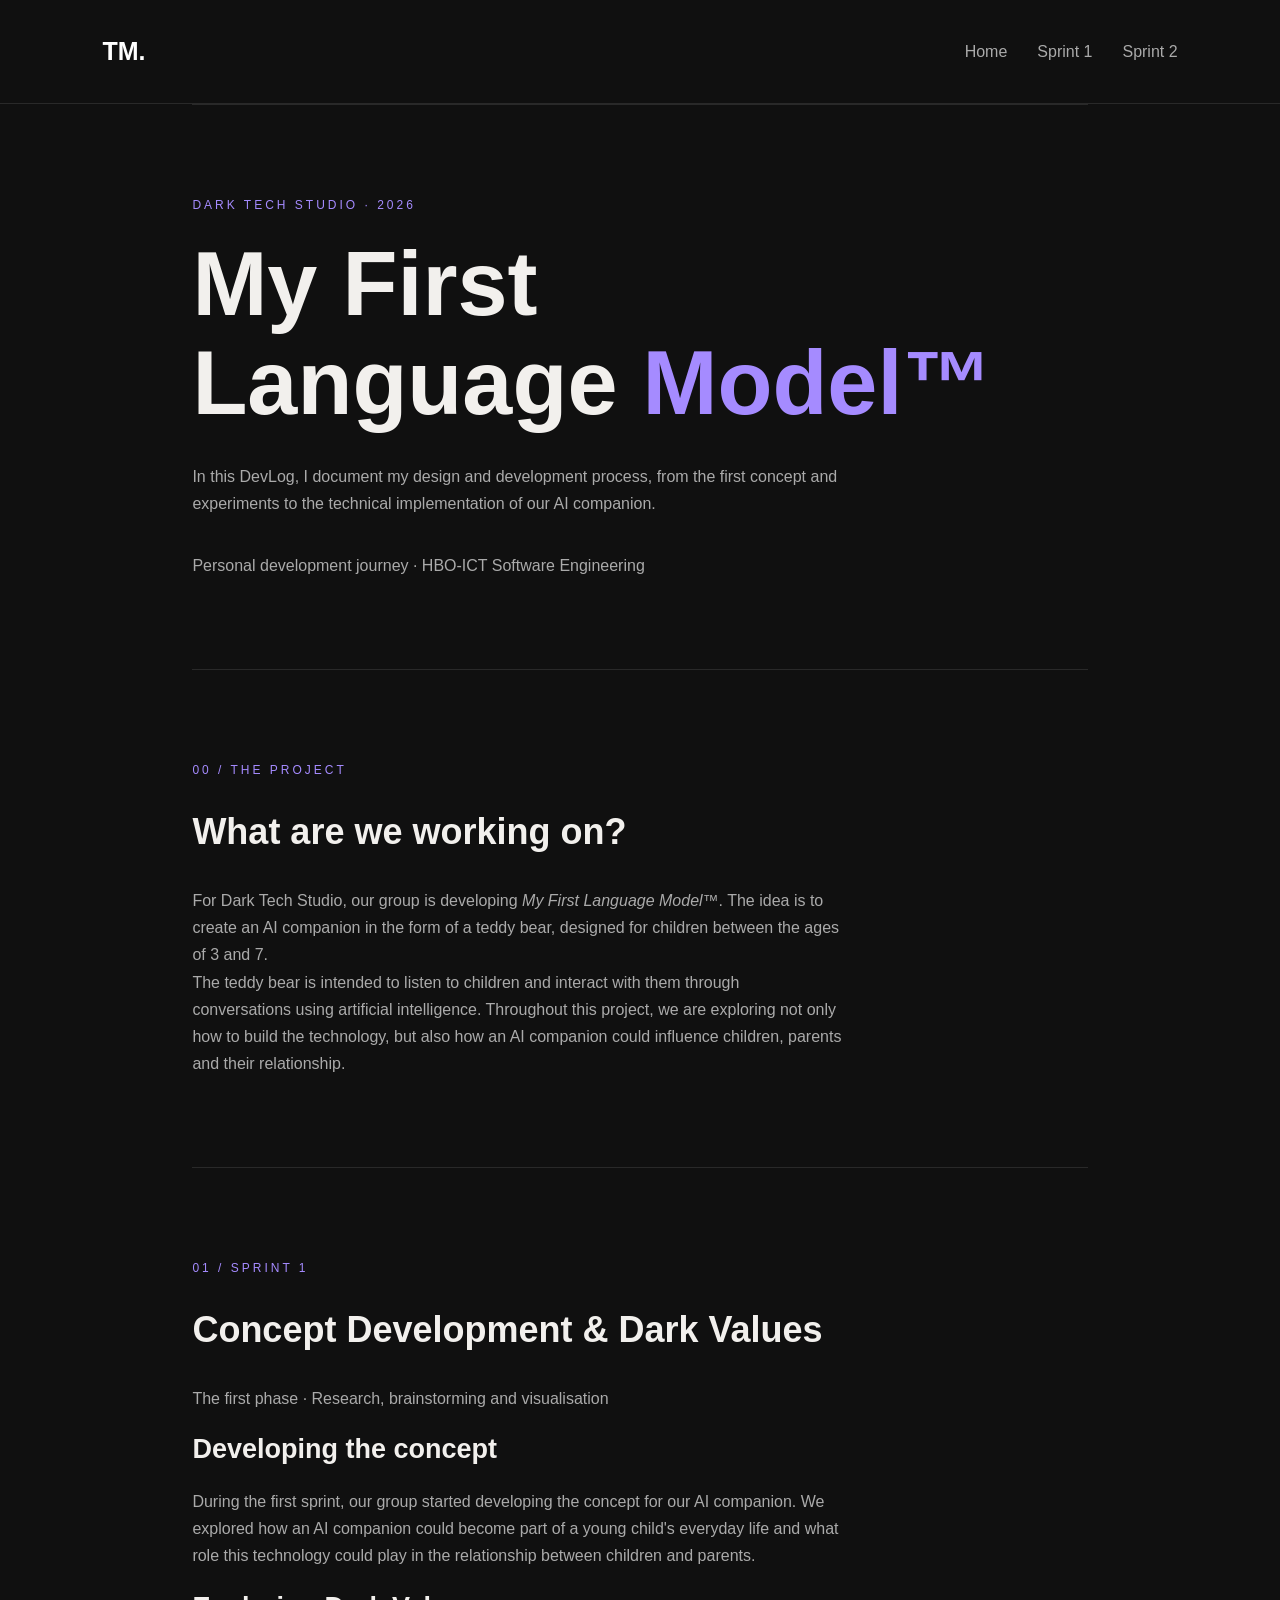
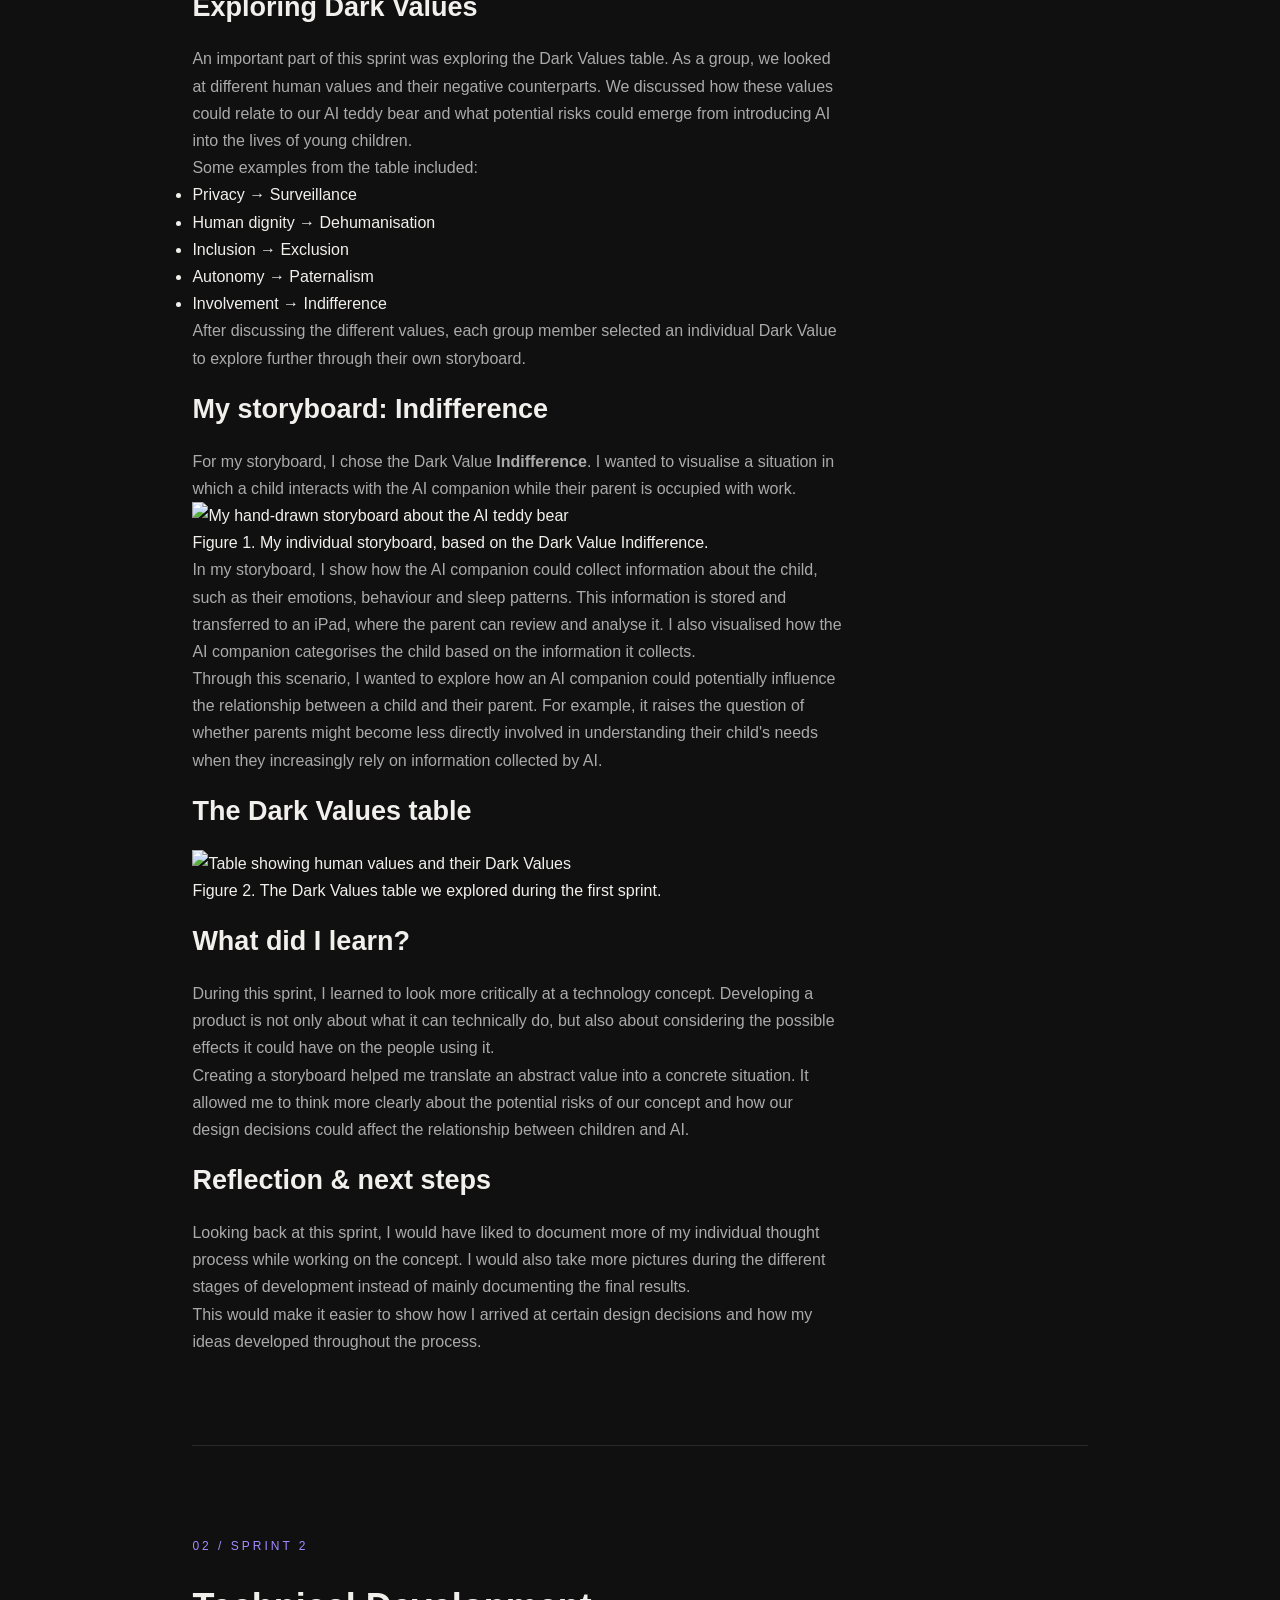
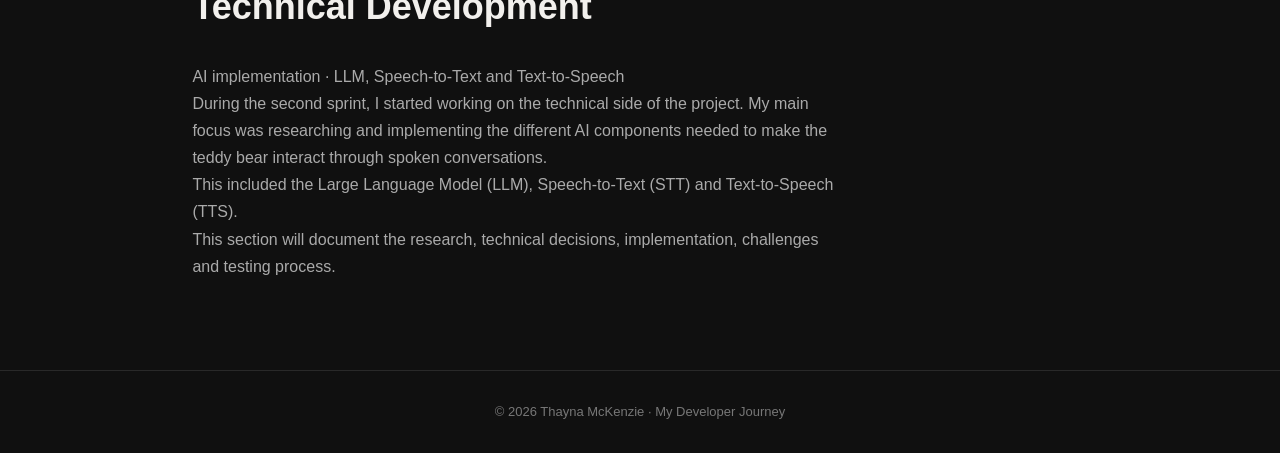
==== devlog.html @ 394adfcc "Created devlog.html" ====
<!DOCTYPE html>
<html lang="en">

<head>
    <meta charset="UTF-8">
    <meta name="viewport" content="width=device-width, initial-scale=1.0">

    <title>DevLog | Thayna McKenzie</title>

    <link rel="stylesheet" href="style.css">
</head>

<body>

    <header>
        <a href="index.html" class="logo">TM.</a>

        <nav>
            <a href="index.html">Home</a>
            <a href="#sprint1">Sprint 1</a>
            <a href="#sprint2">Sprint 2</a>
        </nav>
    </header>

    <main>

        <!-- DEVLOG INTRODUCTION -->

        <section class="devlog-hero">

            <p class="eyebrow">DARK TECH STUDIO · 2026</p>

            <h1>
                My First<br>
                Language <span>Model™</span>
            </h1>

            <p class="intro">
                In this DevLog, I document my design and
                development process, from the first concept
                and experiments to the technical implementation
                of our AI companion.
            </p>

            <p class="devlog-meta">
                Personal development journey · HBO-ICT Software Engineering
            </p>

        </section>


        <!-- PROJECT INTRODUCTION -->

        <section class="devlog-section">

            <p class="eyebrow">00 / THE PROJECT</p>

            <h2>What are we working on?</h2>

            <p>
                For Dark Tech Studio, our group is developing
                <em>My First Language Model™</em>. The idea is
                to create an AI companion in the form of a
                teddy bear, designed for children between
                the ages of 3 and 7.
            </p>

            <p>
                The teddy bear is intended to listen to
                children and interact with them through
                conversations using artificial intelligence.
                Throughout this project, we are exploring
                not only how to build the technology, but
                also how an AI companion could influence
                children, parents and their relationship.
            </p>

        </section>


        <!-- SPRINT 1 -->

        <section class="devlog-section" id="sprint1">

            <p class="eyebrow">01 / SPRINT 1</p>

            <h2>Concept Development & Dark Values</h2>

            <p class="devlog-meta">
                The first phase · Research, brainstorming and visualisation
            </p>


            <h3>Developing the concept</h3>

            <p>
                During the first sprint, our group started
                developing the concept for our AI companion.
                We explored how an AI companion could become
                part of a young child's everyday life and
                what role this technology could play in
                the relationship between children and parents.
            </p>


            <h3>Exploring Dark Values</h3>

            <p>
                An important part of this sprint was
                exploring the Dark Values table. As a group,
                we looked at different human values and
                their negative counterparts.

                We discussed how these values could relate
                to our AI teddy bear and what potential
                risks could emerge from introducing AI
                into the lives of young children.
            </p>

            <p>
                Some examples from the table included:
            </p>

            <ul class="devlog-list">
                <li>Privacy → Surveillance</li>
                <li>Human dignity → Dehumanisation</li>
                <li>Inclusion → Exclusion</li>
                <li>Autonomy → Paternalism</li>
                <li>Involvement → Indifference</li>
            </ul>

            <p>
                After discussing the different values,
                each group member selected an individual
                Dark Value to explore further through
                their own storyboard.
            </p>


            <h3>My storyboard: Indifference</h3>

            <p>
                For my storyboard, I chose the Dark Value
                <strong>Indifference</strong>. I wanted to
                visualise a situation in which a child
                interacts with the AI companion while
                their parent is occupied with work.
            </p>

            <figure class="devlog-image">

                <img
                    src="images/sprint1-storyboard.jpg"
                    alt="My hand-drawn storyboard about the AI teddy bear"
                >

                <figcaption>
                    Figure 1. My individual storyboard,
                    based on the Dark Value Indifference.
                </figcaption>

            </figure>

            <p>
                In my storyboard, I show how the AI companion
                could collect information about the child,
                such as their emotions, behaviour and sleep
                patterns. This information is stored and
                transferred to an iPad, where the parent
                can review and analyse it.

                I also visualised how the AI companion
                categorises the child based on the
                information it collects.
            </p>

            <p>
                Through this scenario, I wanted to explore
                how an AI companion could potentially
                influence the relationship between a child
                and their parent.

                For example, it raises the question of
                whether parents might become less directly
                involved in understanding their child's
                needs when they increasingly rely on
                information collected by AI.
            </p>


            <h3>The Dark Values table</h3>

            <figure class="devlog-image">

                <img
                    src="images/sprint1-dark-values.png"
                    alt="Table showing human values and their Dark Values"
                >

                <figcaption>
                    Figure 2. The Dark Values table we
                    explored during the first sprint.
                </figcaption>

            </figure>


            <h3>What did I learn?</h3>

            <p>
                During this sprint, I learned to look
                more critically at a technology concept.
                Developing a product is not only about
                what it can technically do, but also
                about considering the possible effects
                it could have on the people using it.
            </p>

            <p>
                Creating a storyboard helped me translate
                an abstract value into a concrete situation.
                It allowed me to think more clearly about
                the potential risks of our concept and
                how our design decisions could affect
                the relationship between children and AI.
            </p>


            <h3>Reflection & next steps</h3>

            <p>
                Looking back at this sprint, I would have
                liked to document more of my individual
                thought process while working on the concept.
                I would also take more pictures during the
                different stages of development instead
                of mainly documenting the final results.
            </p>

            <p>
                This would make it easier to show how
                I arrived at certain design decisions
                and how my ideas developed throughout
                the process.
            </p>

        </section>


        <!-- SPRINT 2 -->

        <section class="devlog-section" id="sprint2">

            <p class="eyebrow">02 / SPRINT 2</p>

            <h2>Technical Development</h2>

            <p class="devlog-meta">
                AI implementation · LLM, Speech-to-Text and Text-to-Speech
            </p>

            <p>
                During the second sprint, I started working
                on the technical side of the project.
                My main focus was researching and
                implementing the different AI components
                needed to make the teddy bear interact
                through spoken conversations.
            </p>

            <p>
                This included the Large Language Model (LLM),
                Speech-to-Text (STT) and Text-to-Speech (TTS).
            </p>

            <p>
                This section will document the research,
                technical decisions, implementation,
                challenges and testing process.
            </p>

        </section>

    </main>


    <footer>
        <p>© 2026 Thayna McKenzie · My Developer Journey</p>
    </footer>

</body>

</html>
---- style.css ----
* {
    margin: 0;
    padding: 0;
    box-sizing: border-box;
}

html {
    scroll-behavior: smooth;
}

body {
    background: #101010;
    color: #f2f0ed;
    font-family: Arial, sans-serif;
    line-height: 1.7;
}

header {
    display: flex;
    justify-content: space-between;
    align-items: center;
    padding: 30px 8%;
    border-bottom: 1px solid #292929;
}

.logo {
    font-size: 25px;
    font-weight: bold;
    color: white;
    text-decoration: none;
}

nav {
    display: flex;
    gap: 30px;
}

nav a, .project a {
    color: #aaa;
    text-decoration: none;
}

nav a:hover, .project a:hover {
    color: white;
}

main {
    max-width: 1100px;
    margin: auto;
    padding: 0 8%;
}

.hero {
    padding: 140px 0;
}

.eyebrow {
    color: #a58bff;
    font-size: 12px;
    letter-spacing: 3px;
    margin-bottom: 20px;
}

h1 {
    font-size: clamp(48px, 8vw, 90px);
    line-height: 1.1;
    margin-bottom: 30px;
}

h1 span {
    color: #a58bff;
}

.intro {
    color: #aaa;
    max-width: 500px;
    margin-bottom: 35px;
}

.button {
    display: inline-block;
    padding: 12px 22px;
    background: #a58bff;
    color: #101010;
    text-decoration: none;
    border-radius: 4px;
    font-weight: bold;
}

section:not(.hero) {
    padding: 90px 0;
    border-top: 1px solid #292929;
}

h2 {
    font-size: 36px;
    margin-bottom: 25px;
}

section p:not(.eyebrow) {
    color: #aaa;
    max-width: 650px;
}

.project {
    margin-top: 35px;
    padding: 35px;
    background: #191919;
    border: 1px solid #292929;
    border-radius: 8px;
}

.project-number {
    color: #a58bff !important;
    font-size: 12px;
    letter-spacing: 2px;
}

h3 {
    font-size: 27px;
    margin: 15px 0;
}

.project a {
    display: inline-block;
    margin-top: 20px;
}

footer {
    border-top: 1px solid #292929;
    padding: 30px 8%;
    text-align: center;
    color: #777;
    font-size: 13px;
}

@media (max-width: 600px) {
    header {
        padding: 20px 6%;
    }

    nav {
        gap: 14px;
        font-size: 13px;
    }

    main {
        padding: 0 6%;
    }

    .hero {
        padding: 100px 0;
    }
}
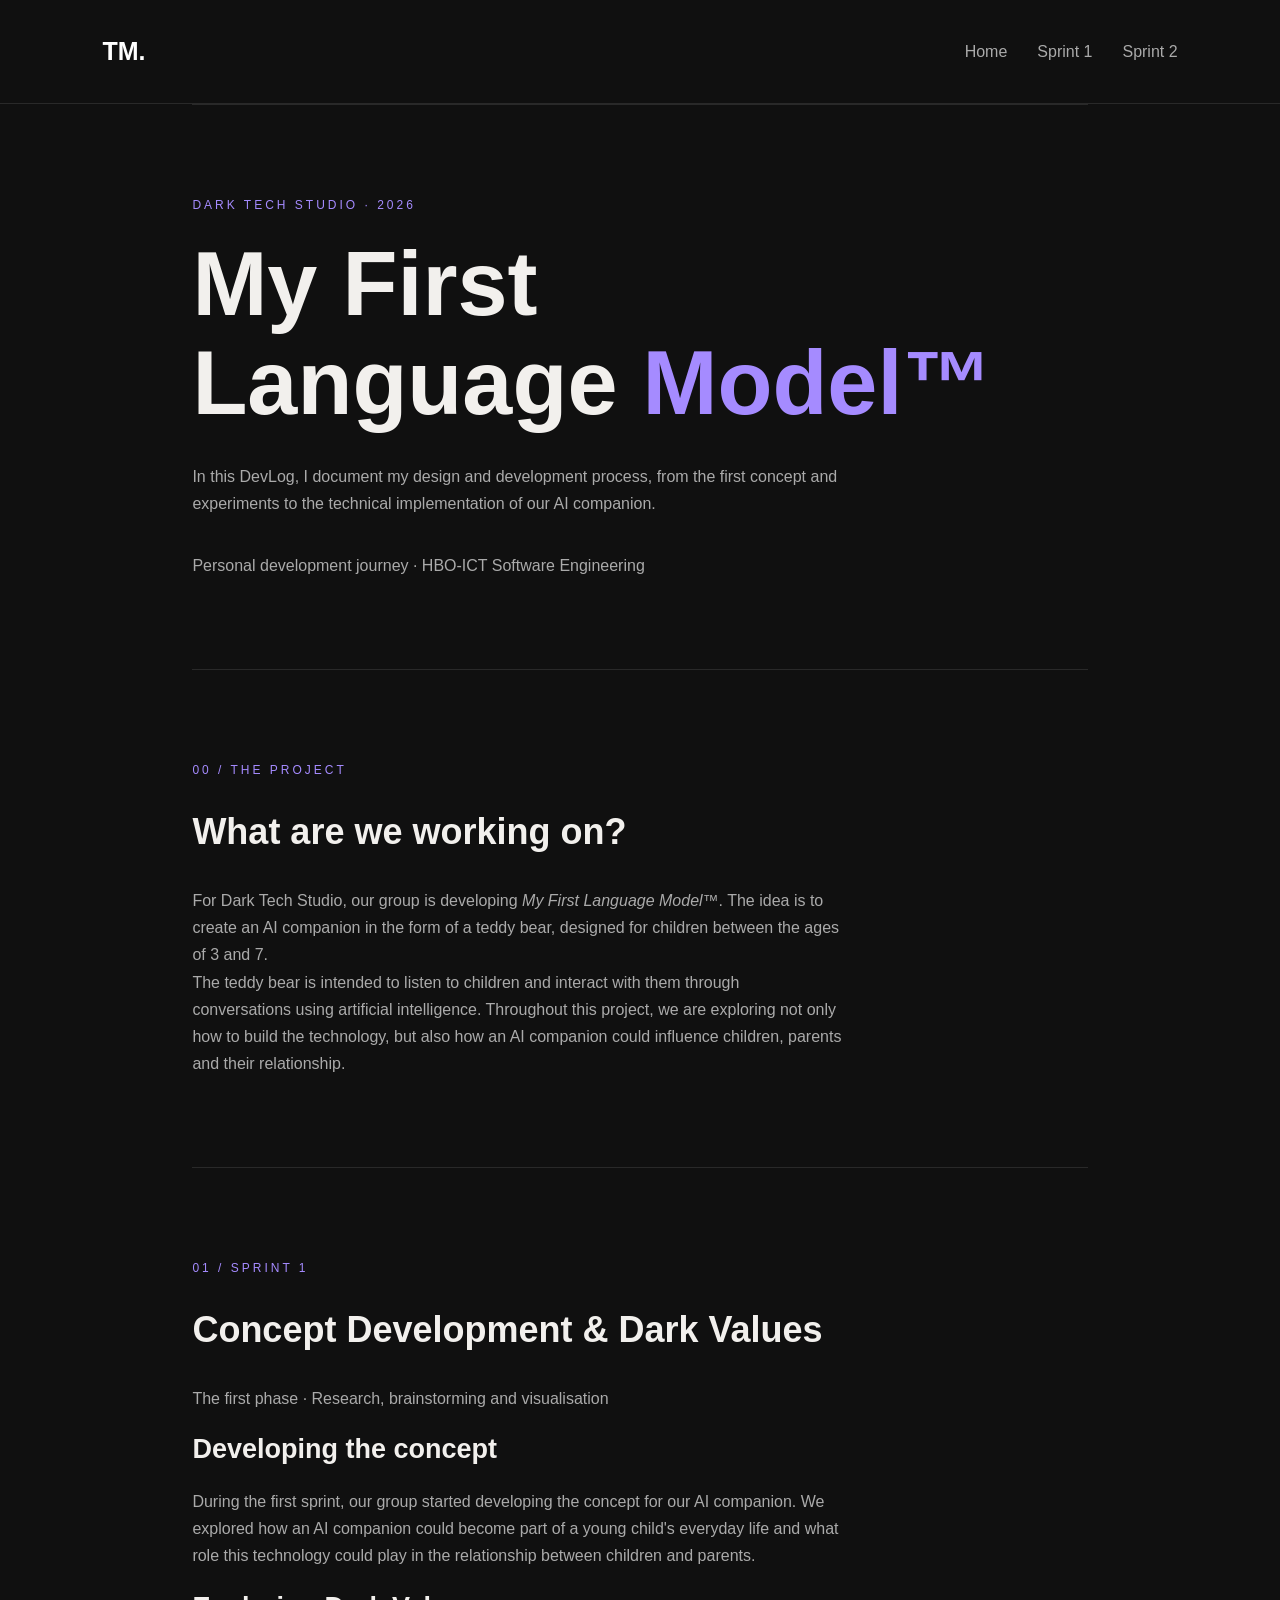
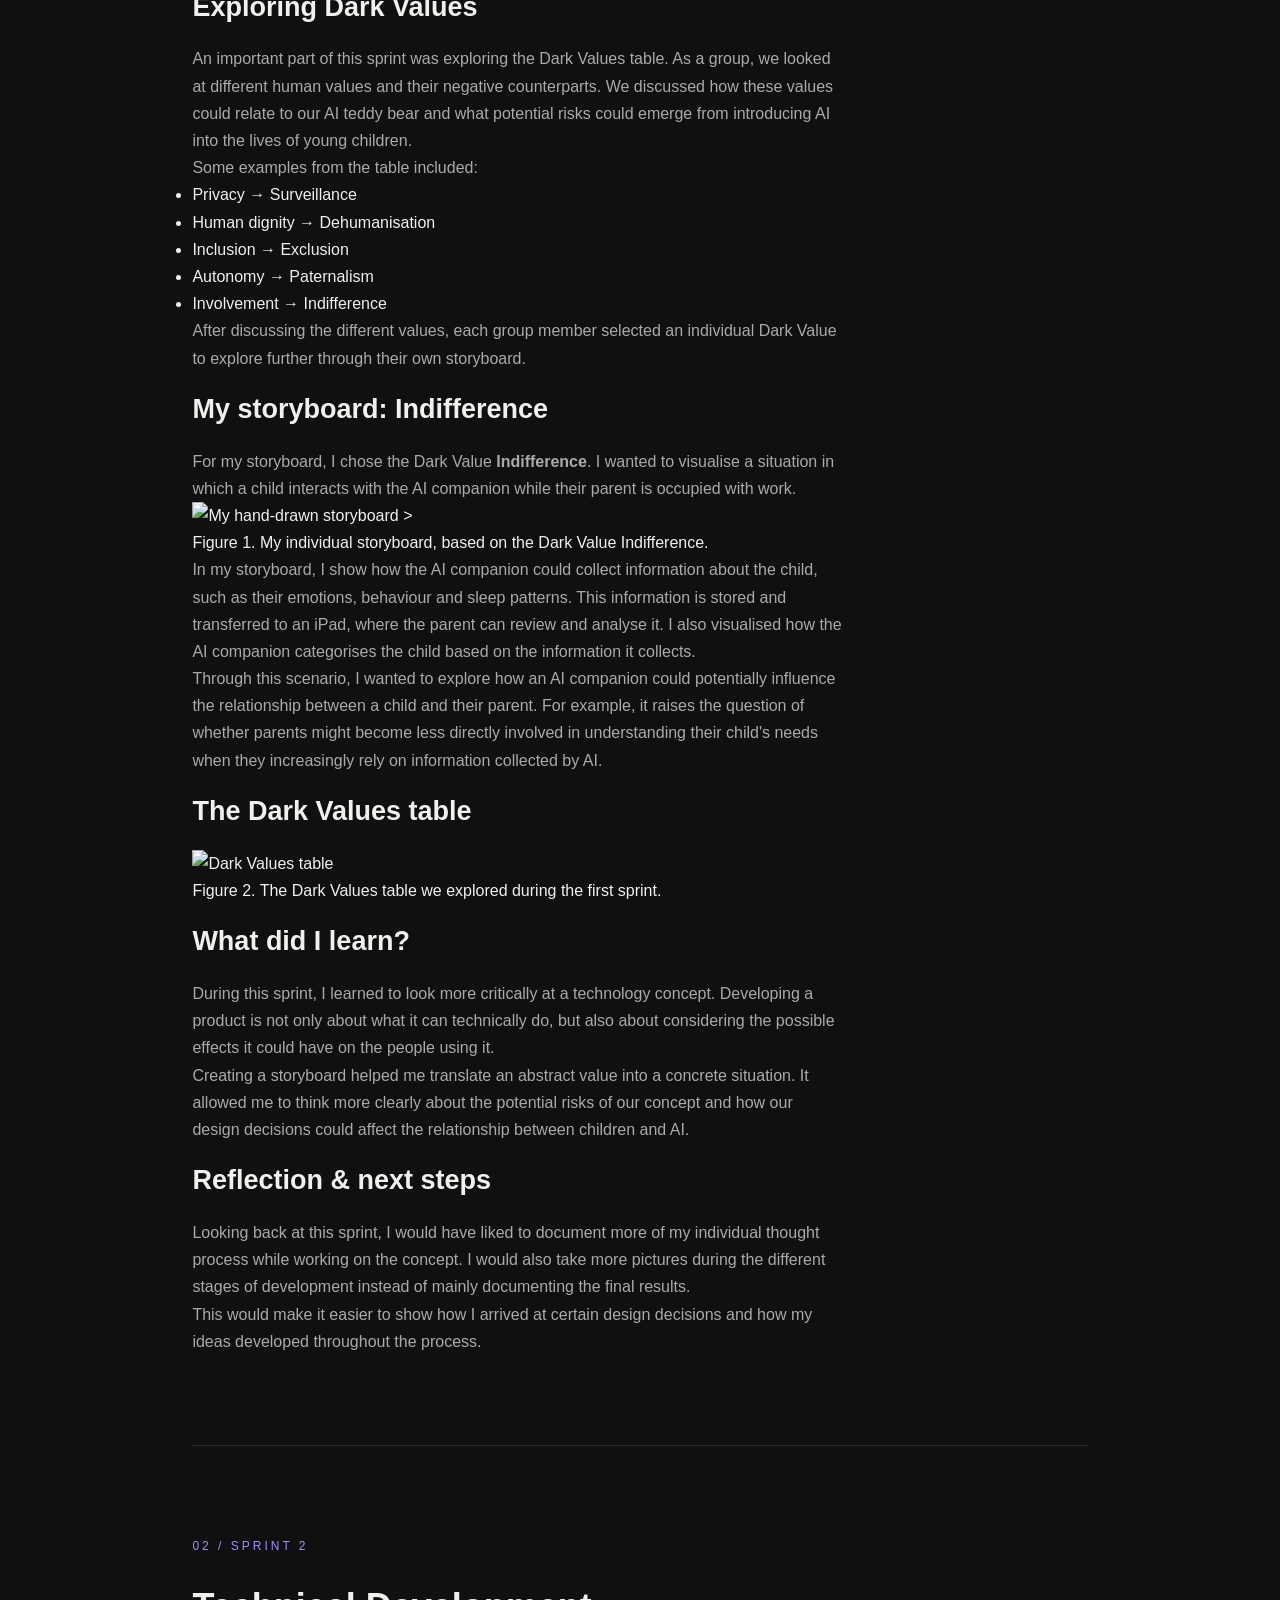
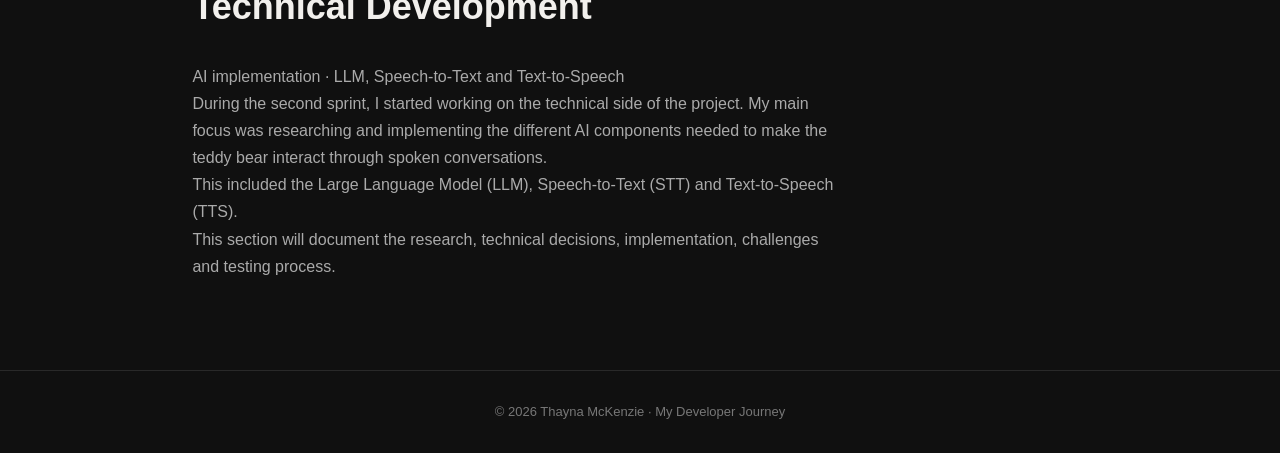
==== commit 0c338ef6: "Update pics" ====
--- a/devlog.html
+++ b/devlog.html
@@ -152,8 +152,7 @@
             <figure class="devlog-image">
 
                 <img
-                    src="images/sprint1-storyboard.jpg"
-                    alt="My hand-drawn storyboard about the AI teddy bear"
+                    <img src="sprint1-storyboard.jpg" alt="My hand-drawn storyboard">
                 >
 
                 <figcaption>
@@ -194,10 +193,7 @@
 
             <figure class="devlog-image">
 
-                <img
-                    src="images/sprint1-dark-values.png"
-                    alt="Table showing human values and their Dark Values"
-                >
+              <img src="sprint1-dark-values.png" alt="Dark Values table">
 
                 <figcaption>
                     Figure 2. The Dark Values table we
--- a/style.css
+++ b/style.css
@@ -1,4 +1,3 @@
-
 * {
     margin: 0;
     padding: 0;
@@ -152,4 +151,72 @@
     .hero {
         padding: 100px 0;
     }
-}
+    
+/* DEVLOG PAGE */
+
+.devlog-hero {
+    padding: 110px 0 80px;
+    }
+
+.devlog-meta {
+    color: #777 !important;
+    font-size: 13px;
+    margin-top: 15px;
+    }
+
+.devlog-section {
+    padding: 65px 0;
+    border-top: 1px solid #292929;
+    }
+
+.devlog-section h3 {
+    font-size: 22px;
+    margin: 45px 0 15px;
+    }
+
+.devlog-section p {
+    color: #aaa;
+    max-width: 750px;
+    margin-bottom: 20px;
+    }
+
+.devlog-section ul {
+    margin: 20px 0 30px 25px;
+    color: #aaa;
+    }
+
+.devlog-section li {
+    margin-bottom: 8px;
+    }
+
+.devlog-image {
+    margin: 35px 0;
+    max-width: 850px;
+    }
+
+.devlog-image img {
+    width: 100%;
+    height: auto;
+    display: block;
+    border-radius: 6px;
+    border: 1px solid #292929;
+    }
+
+.devlog-image figcaption {
+    color: #777;
+    font-size: 12px;
+    margin-top: 12px;
+    line-height: 1.6;
+    }
+
+@media (max-width: 600px) {
+    .devlog-hero {
+        padding: 80px 0 60px;
+    }
+
+    .devlog-section {
+        padding: 55px 0;
+    }
+    }
+
+}
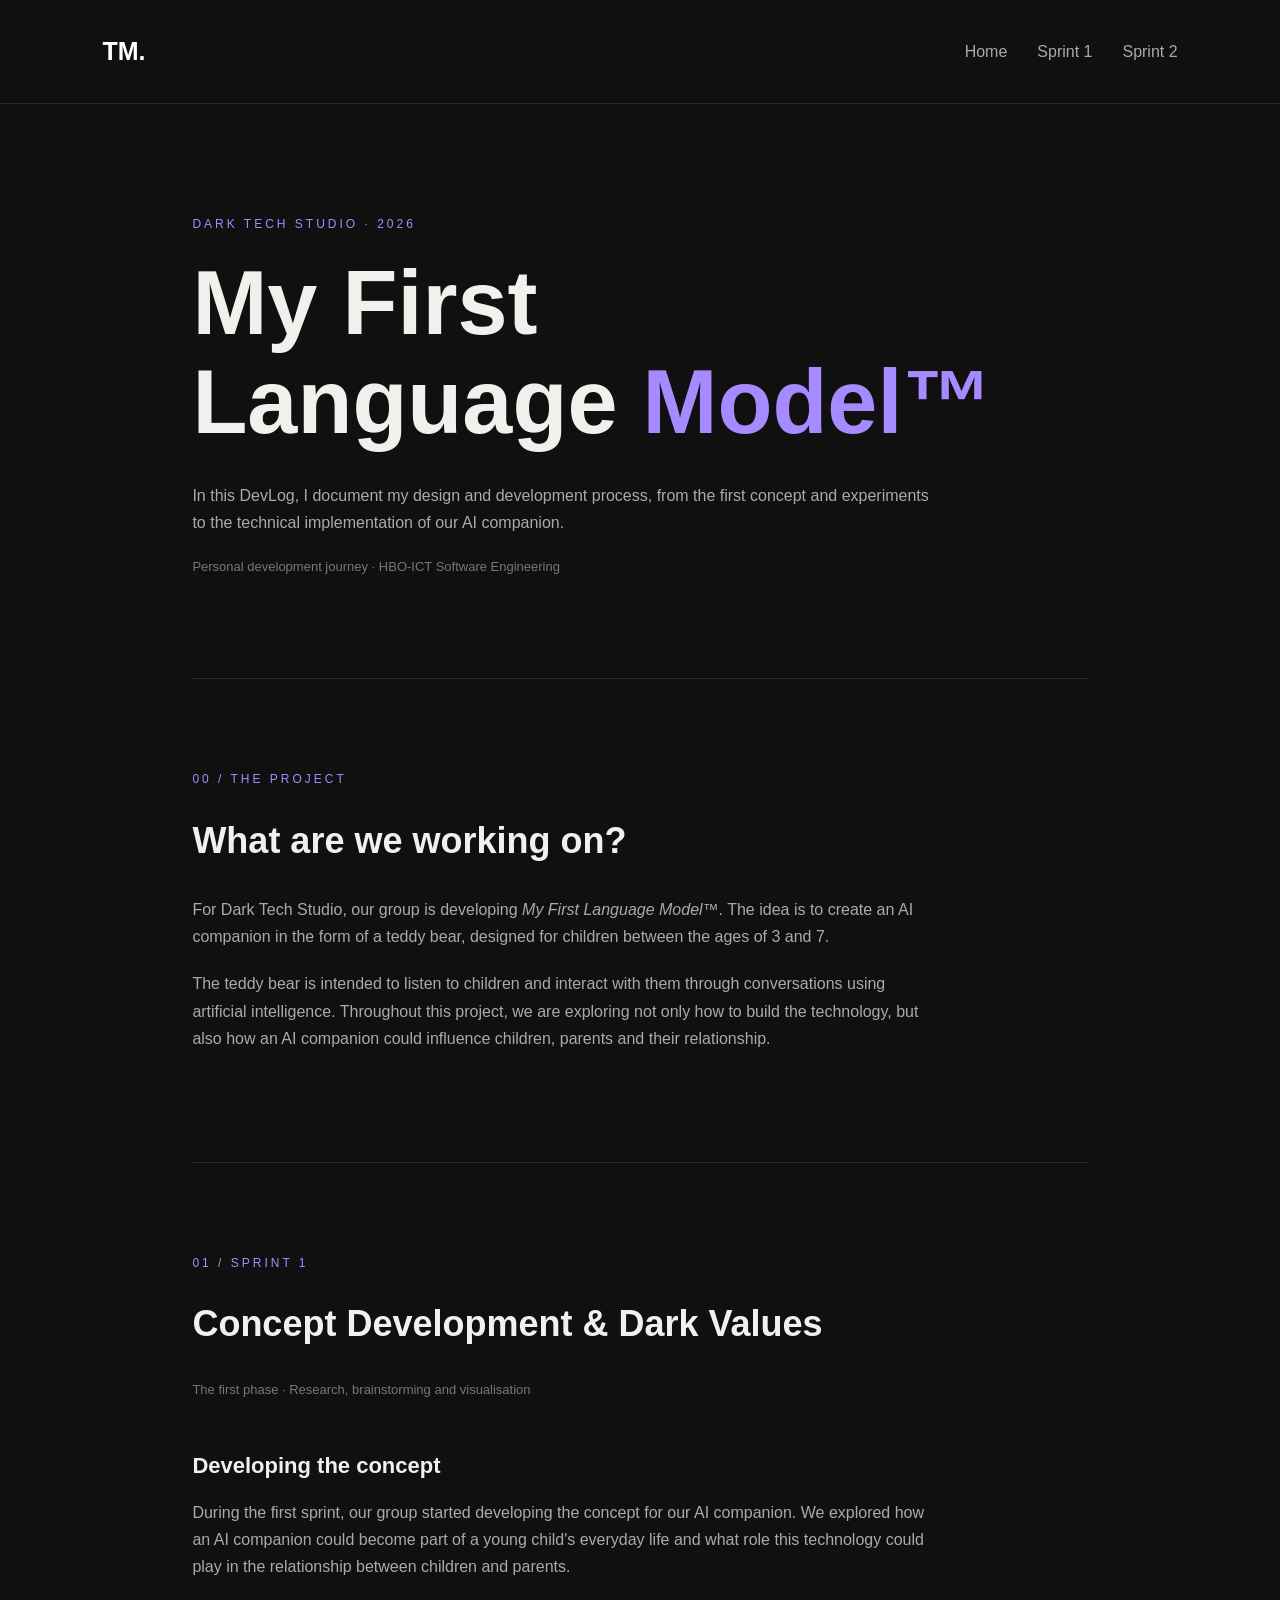
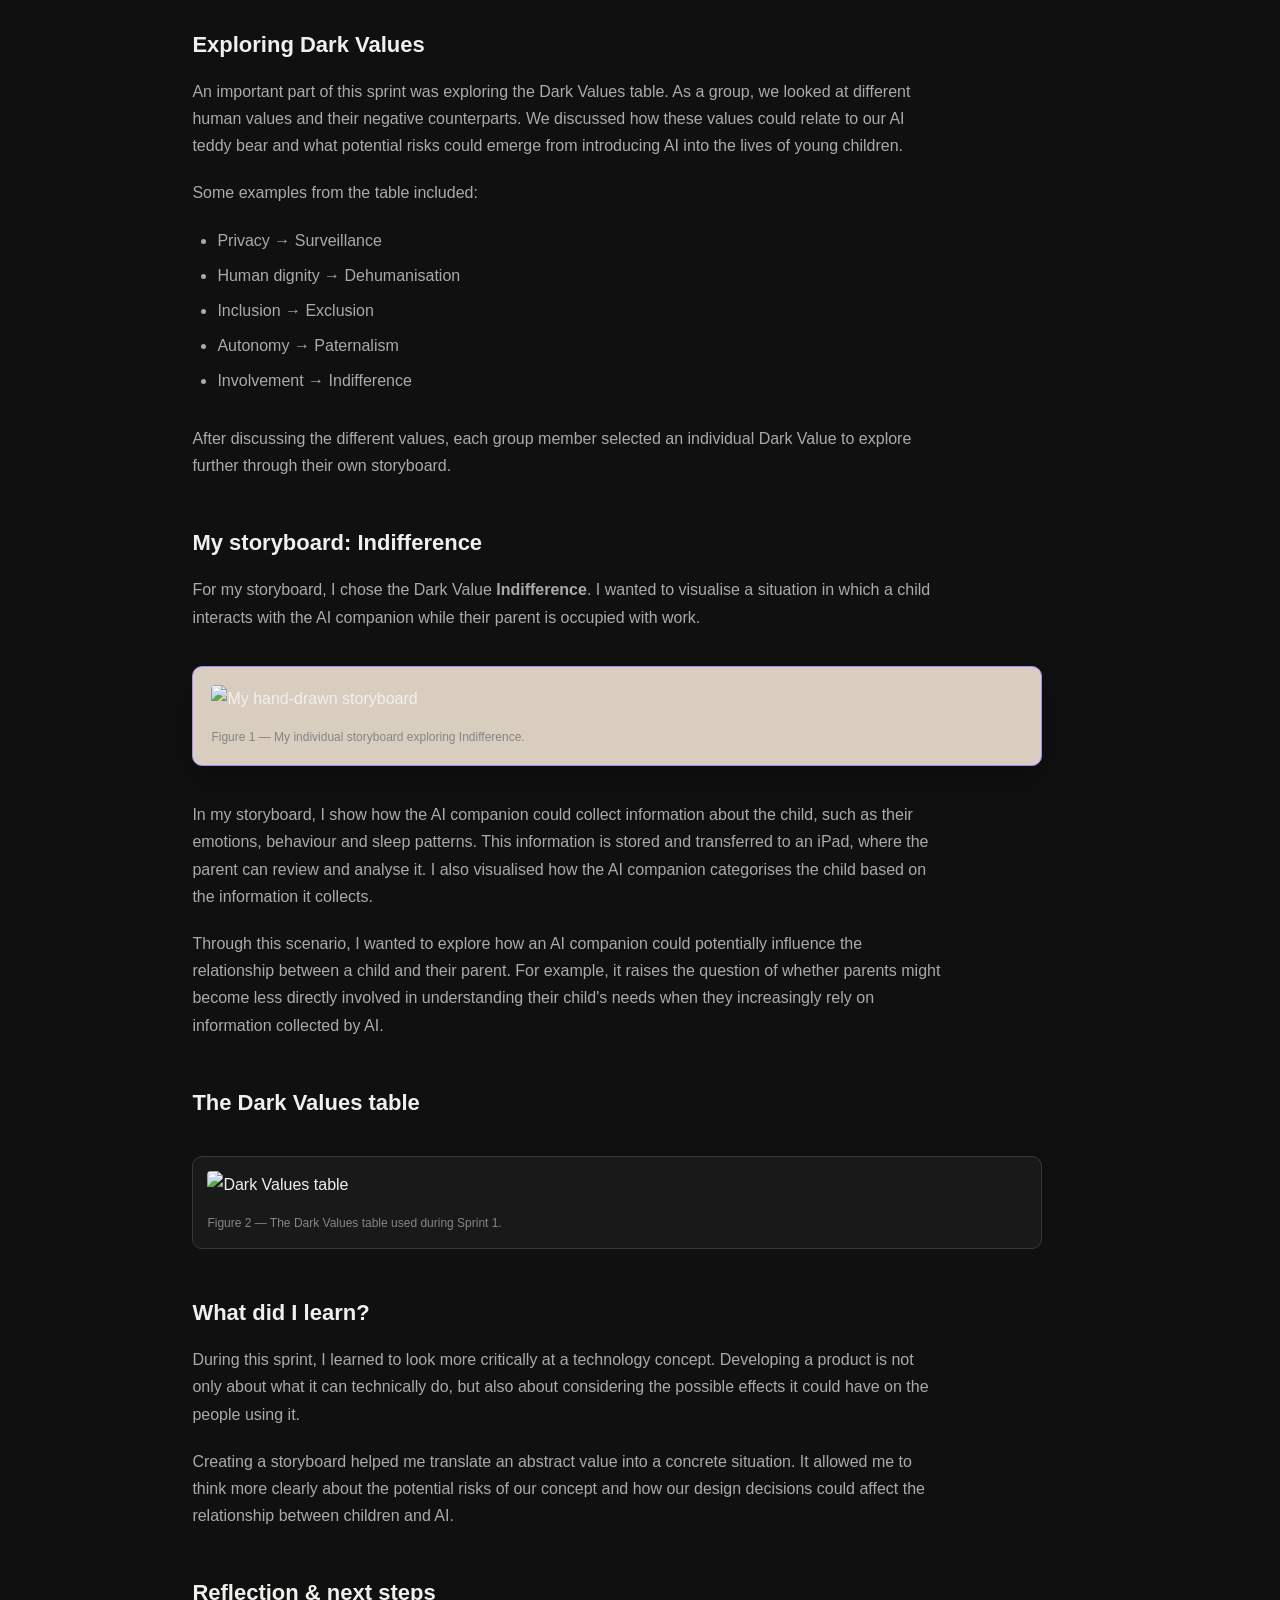
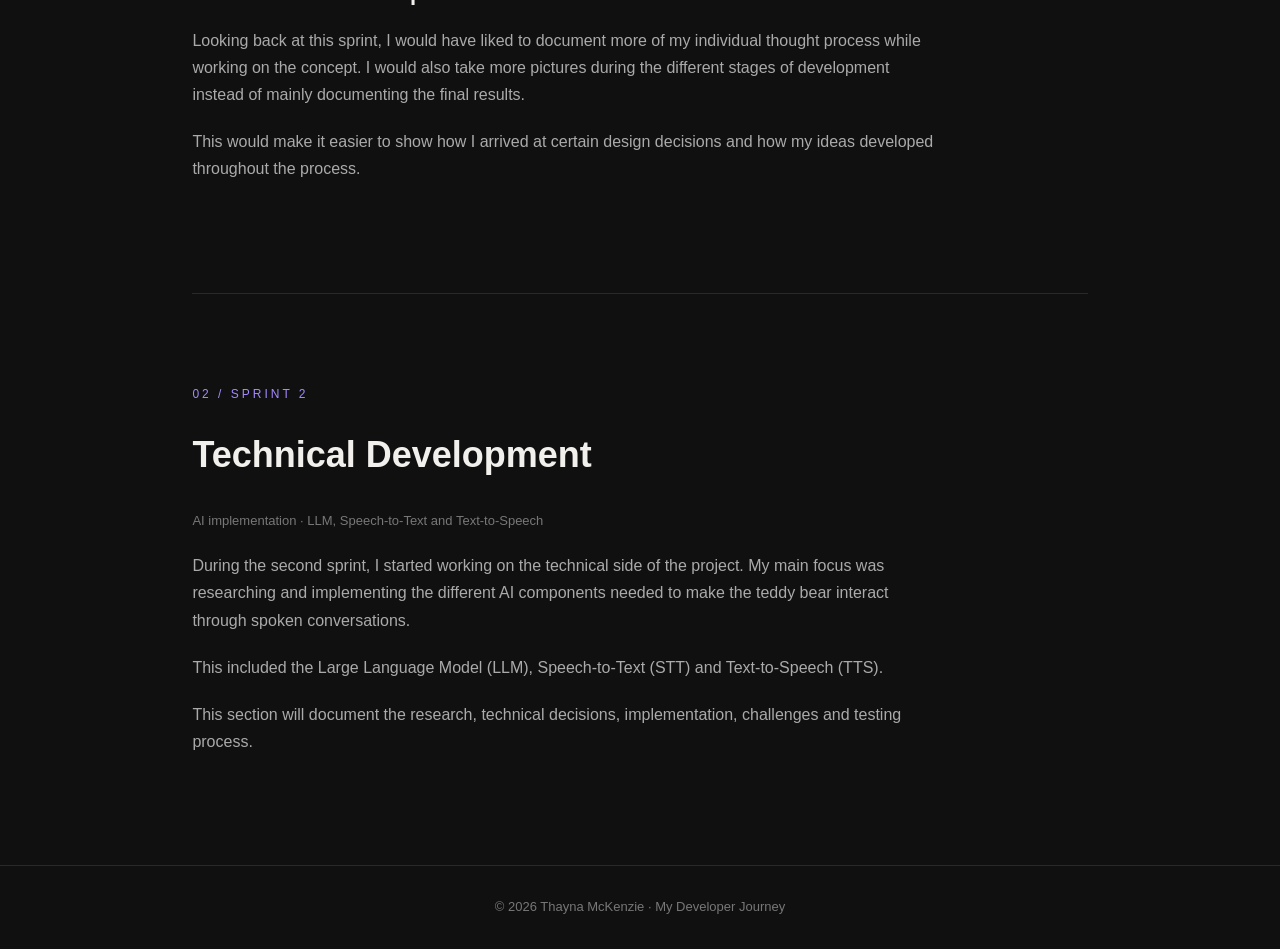
==== commit 05dbb3e0: "Add files via upload" ====
--- a/devlog.html
+++ b/devlog.html
@@ -1,4 +1,3 @@
-
 
 <!DOCTYPE html>
 <html lang="en">
@@ -149,17 +148,15 @@
                 their parent is occupied with work.
             </p>
 
-            <figure class="devlog-image">
-
+
+            <figure class="devlog-image storyboard-image">
                 <img
-                    <img src="sprint1-storyboard.jpg" alt="My hand-drawn storyboard">
+                    src="images/Storyboard-sprint1.png"
+                    alt="My hand-drawn storyboard"
                 >
-
                 <figcaption>
-                    Figure 1. My individual storyboard,
-                    based on the Dark Value Indifference.
+                    Figure 1 — My individual storyboard exploring Indifference.
                 </figcaption>
-
             </figure>
 
             <p>
@@ -191,16 +188,19 @@
 
             <h3>The Dark Values table</h3>
 
-            <figure class="devlog-image">
-
-              <img src="sprint1-dark-values.png" alt="Dark Values table">
-
+           
+            
+            <figure class="devlog-image table-image">
+                <img
+                    src="images/Darkvaluestable-sprint1.png"
+                    alt="Dark Values table"
+                >
                 <figcaption>
-                    Figure 2. The Dark Values table we
-                    explored during the first sprint.
+                    Figure 2 — The Dark Values table used during Sprint 1.
                 </figcaption>
-
             </figure>
+
+
 
 
             <h3>What did I learn?</h3>
--- a/style.css
+++ b/style.css
@@ -1,3 +1,6 @@
+
+/* GENERAL RESET */
+
 * {
     margin: 0;
     padding: 0;
@@ -14,6 +17,8 @@
     font-family: Arial, sans-serif;
     line-height: 1.7;
 }
+
+/* HEADER */
 
 header {
     display: flex;
@@ -44,14 +49,32 @@
     color: white;
 }
 
+/* MAIN CONTENT */
+
 main {
     max-width: 1100px;
     margin: auto;
     padding: 0 8%;
 }
 
-.hero {
-    padding: 140px 0;
+h1 {
+    font-size: clamp(48px, 8vw, 90px);
+    line-height: 1.1;
+    margin-bottom: 30px;
+}
+
+h1 span {
+    color: #a58bff;
+}
+
+h2 {
+    font-size: 36px;
+    margin-bottom: 25px;
+}
+
+h3 {
+    font-size: 27px;
+    margin: 35px 0 15px;
 }
 
 .eyebrow {
@@ -61,20 +84,27 @@
     margin-bottom: 20px;
 }
 
-h1 {
-    font-size: clamp(48px, 8vw, 90px);
-    line-height: 1.1;
-    margin-bottom: 30px;
-}
-
-h1 span {
-    color: #a58bff;
-}
-
 .intro {
     color: #aaa;
     max-width: 500px;
     margin-bottom: 35px;
+}
+
+section:not(.hero):not(.devlog-hero) {
+    padding: 90px 0;
+    border-top: 1px solid #292929;
+}
+
+section p:not(.eyebrow) {
+    color: #aaa;
+    max-width: 750px;
+    margin-bottom: 20px;
+}
+
+/* PROJECT PAGE */
+
+.hero {
+    padding: 140px 0;
 }
 
 .button {
@@ -87,21 +117,6 @@
     font-weight: bold;
 }
 
-section:not(.hero) {
-    padding: 90px 0;
-    border-top: 1px solid #292929;
-}
-
-h2 {
-    font-size: 36px;
-    margin-bottom: 25px;
-}
-
-section p:not(.eyebrow) {
-    color: #aaa;
-    max-width: 650px;
-}
-
 .project {
     margin-top: 35px;
     padding: 35px;
@@ -116,15 +131,99 @@
     letter-spacing: 2px;
 }
 
-h3 {
-    font-size: 27px;
-    margin: 15px 0;
-}
-
 .project a {
     display: inline-block;
     margin-top: 20px;
 }
+
+/* DEVLOG INTRODUCTION */
+
+.devlog-hero {
+    padding: 110px 0 80px;
+}
+
+.devlog-meta {
+    color: #777 !important;
+    font-size: 13px;
+    margin-top: 15px;
+}
+
+/* DEVLOG SECTIONS */
+
+.devlog-section {
+    padding: 65px 0;
+    border-top: 1px solid #292929;
+}
+
+.devlog-section h3 {
+    font-size: 22px;
+    margin: 45px 0 15px;
+}
+
+.devlog-section ul {
+    margin: 20px 0 30px 25px;
+    color: #aaa;
+}
+
+.devlog-section li {
+    margin-bottom: 8px;
+}
+
+/* DEVLOG IMAGES - GENERAL */
+
+.devlog-image {
+    margin: 35px 0;
+    max-width: 850px;
+}
+
+.devlog-image img {
+    width: 100%;
+    height: auto;
+    display: block;
+    transition: transform 0.3s ease;
+}
+
+.devlog-image figcaption {
+    color: #858585;
+    font-size: 12px;
+    margin-top: 15px;
+    line-height: 1.7;
+}
+
+/* STORYBOARD IMAGE */
+
+.storyboard-image {
+    background: #d8cdbe;
+    padding: 18px;
+    border-radius: 10px;
+    border: 1px solid #a58bff;
+    box-shadow: 0 15px 40px rgba(0, 0, 0, 0.25);
+}
+
+.storyboard-image img {
+    border-radius: 4px;
+}
+
+/* DARK VALUES TABLE */
+
+.table-image {
+    background: #191919;
+    padding: 14px;
+    border: 1px solid #383838;
+    border-radius: 10px;
+}
+
+.table-image img {
+    border-radius: 4px;
+}
+
+/* IMAGE HOVER */
+
+.devlog-image:hover img {
+    transform: scale(1.01);
+}
+
+/* FOOTER */
 
 footer {
     border-top: 1px solid #292929;
@@ -134,89 +233,3 @@
     font-size: 13px;
 }
 
-@media (max-width: 600px) {
-    header {
-        padding: 20px 6%;
-    }
-
-    nav {
-        gap: 14px;
-        font-size: 13px;
-    }
-
-    main {
-        padding: 0 6%;
-    }
-
-    .hero {
-        padding: 100px 0;
-    }
-    
-/* DEVLOG PAGE */
-
-.devlog-hero {
-    padding: 110px 0 80px;
-    }
-
-.devlog-meta {
-    color: #777 !important;
-    font-size: 13px;
-    margin-top: 15px;
-    }
-
-.devlog-section {
-    padding: 65px 0;
-    border-top: 1px solid #292929;
-    }
-
-.devlog-section h3 {
-    font-size: 22px;
-    margin: 45px 0 15px;
-    }
-
-.devlog-section p {
-    color: #aaa;
-    max-width: 750px;
-    margin-bottom: 20px;
-    }
-
-.devlog-section ul {
-    margin: 20px 0 30px 25px;
-    color: #aaa;
-    }
-
-.devlog-section li {
-    margin-bottom: 8px;
-    }
-
-.devlog-image {
-    margin: 35px 0;
-    max-width: 850px;
-    }
-
-.devlog-image img {
-    width: 100%;
-    height: auto;
-    display: block;
-    border-radius: 6px;
-    border: 1px solid #292929;
-    }
-
-.devlog-image figcaption {
-    color: #777;
-    font-size: 12px;
-    margin-top: 12px;
-    line-height: 1.6;
-    }
-
-@media (max-width: 600px) {
-    .devlog-hero {
-        padding: 80px 0 60px;
-    }
-
-    .devlog-section {
-        padding: 55px 0;
-    }
-    }
-
-}
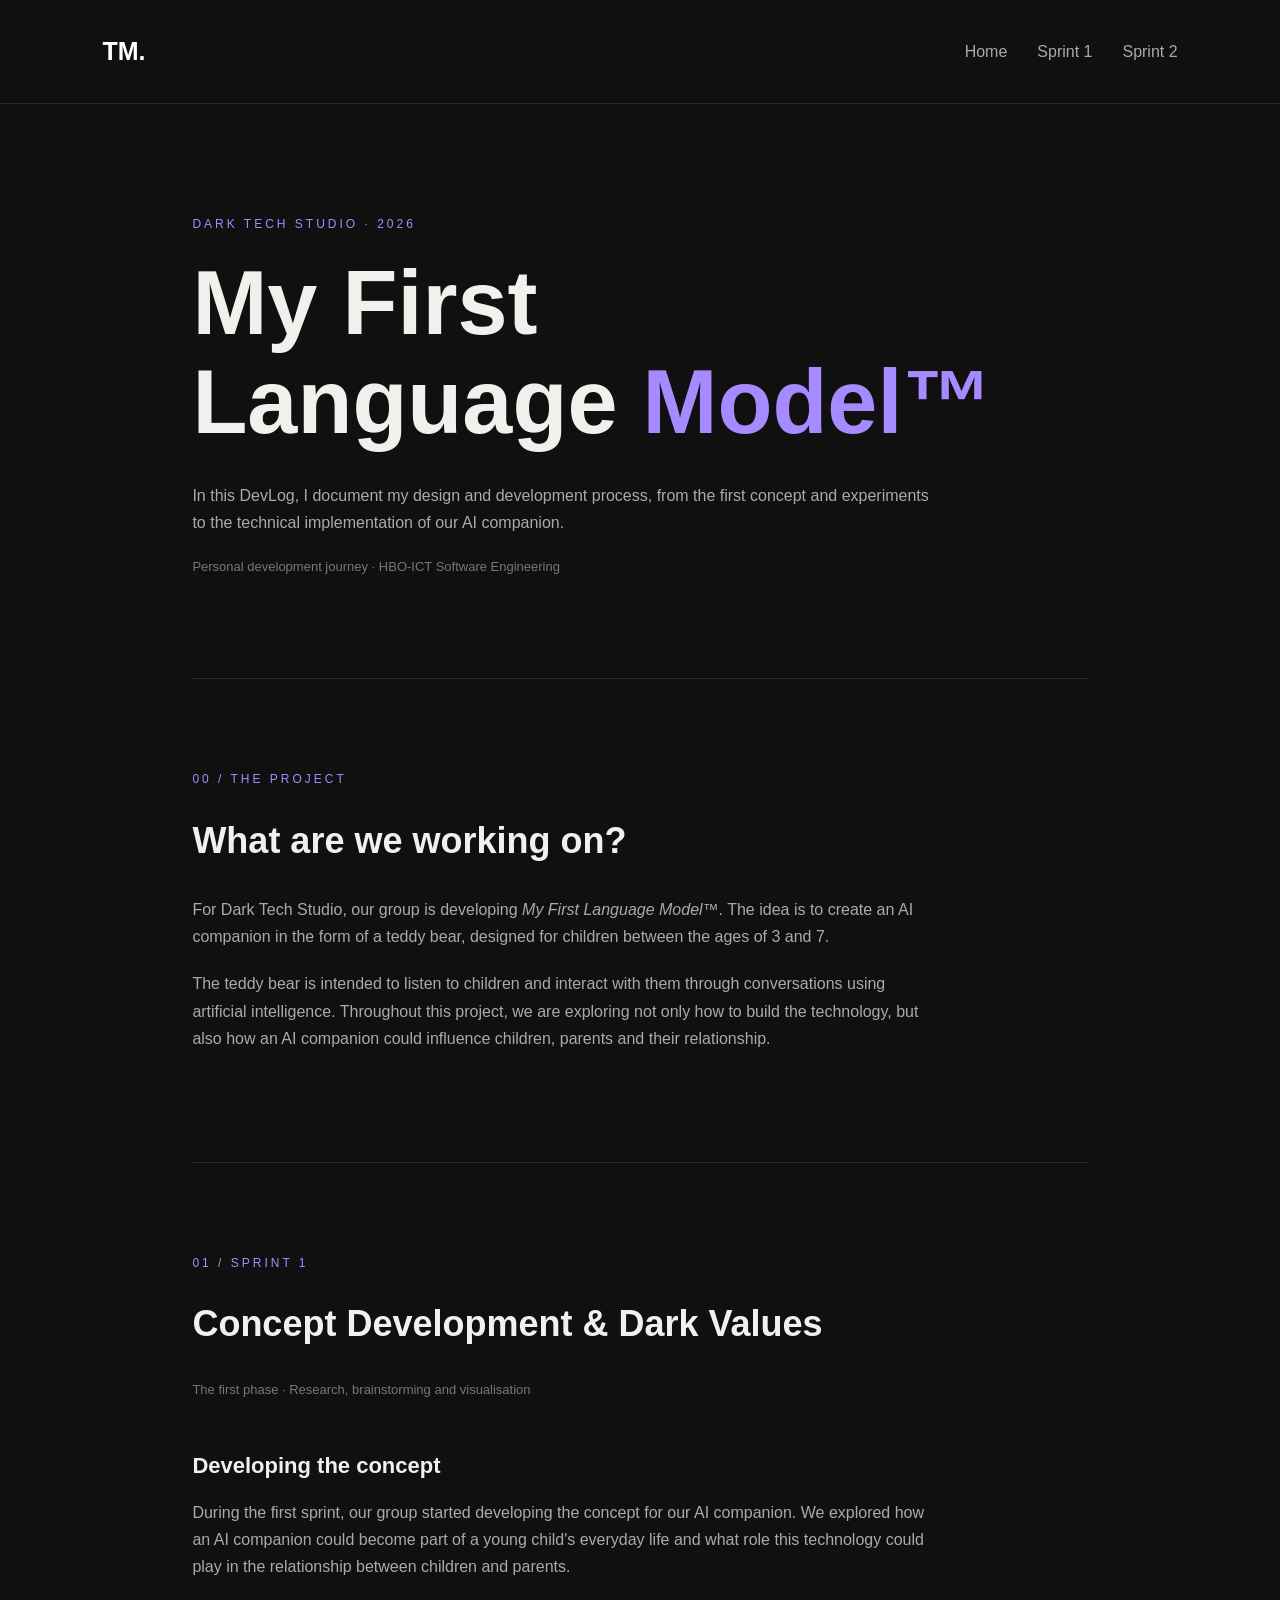
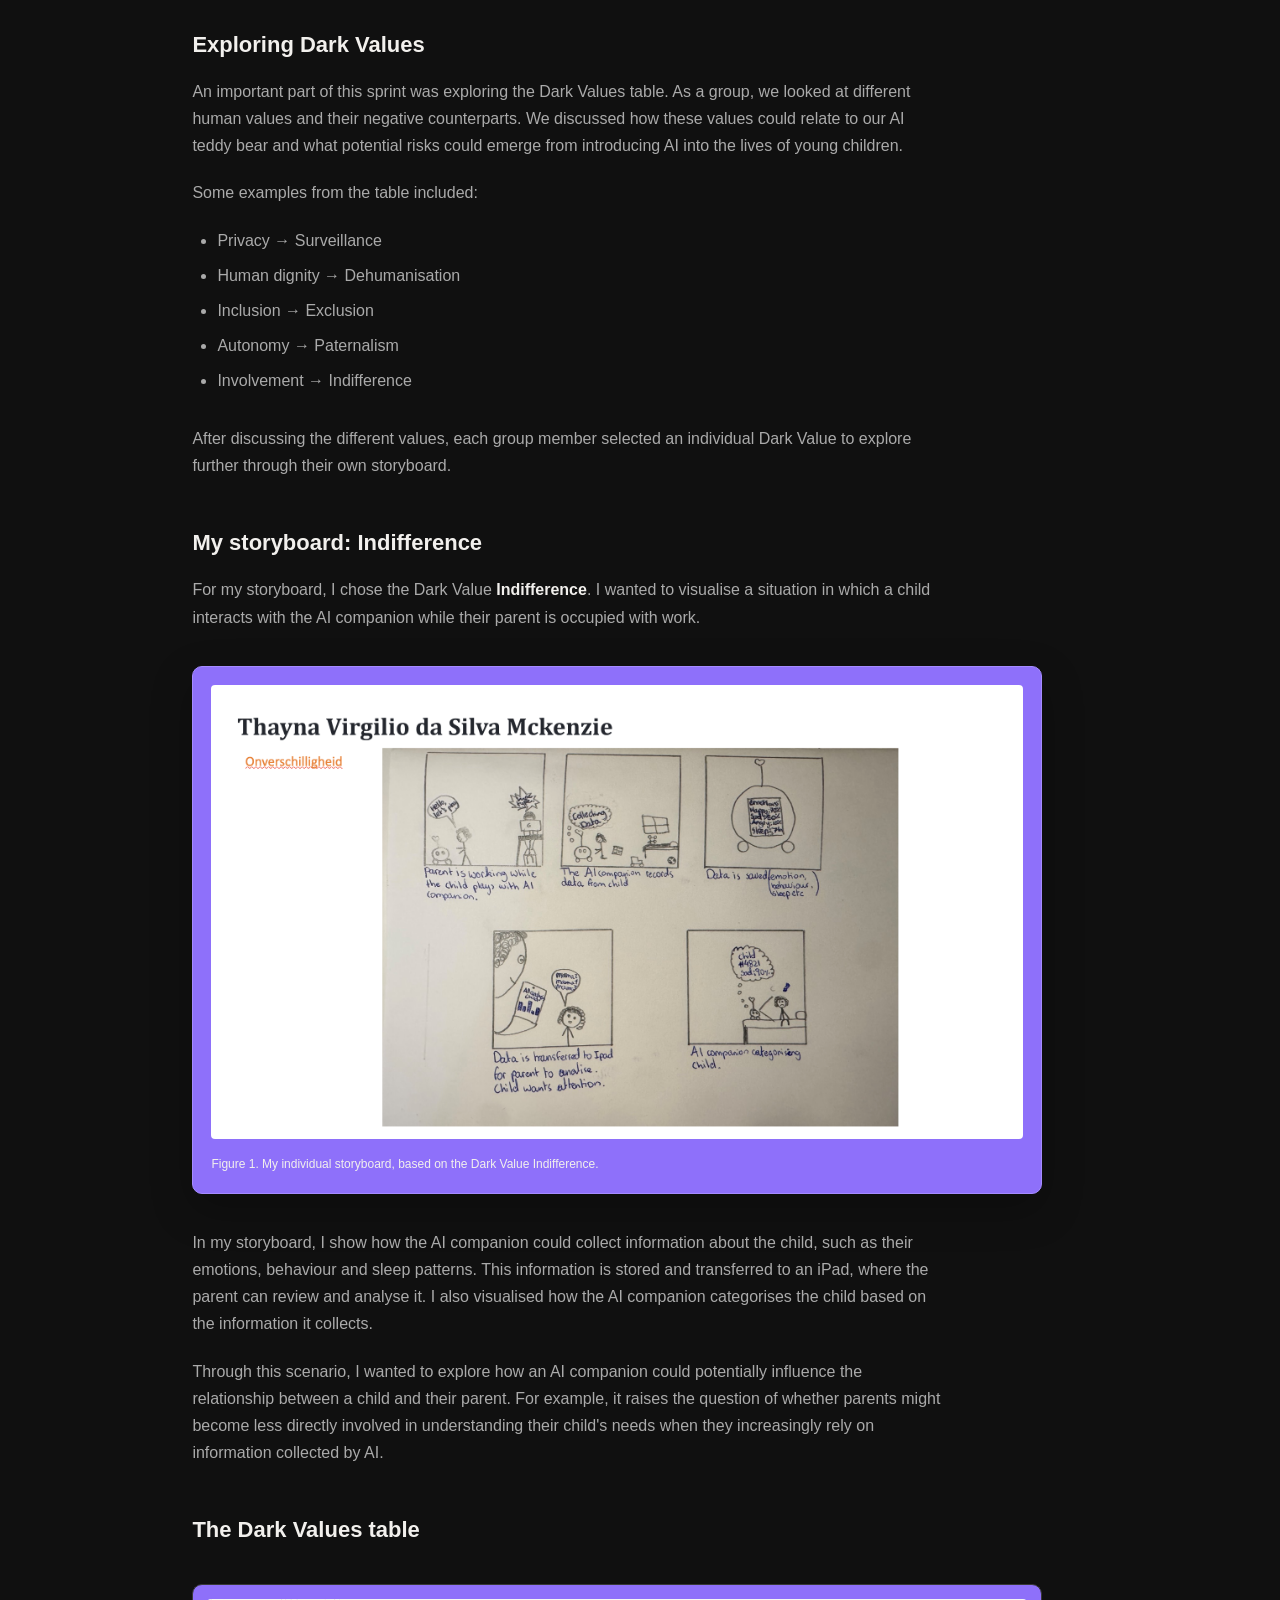
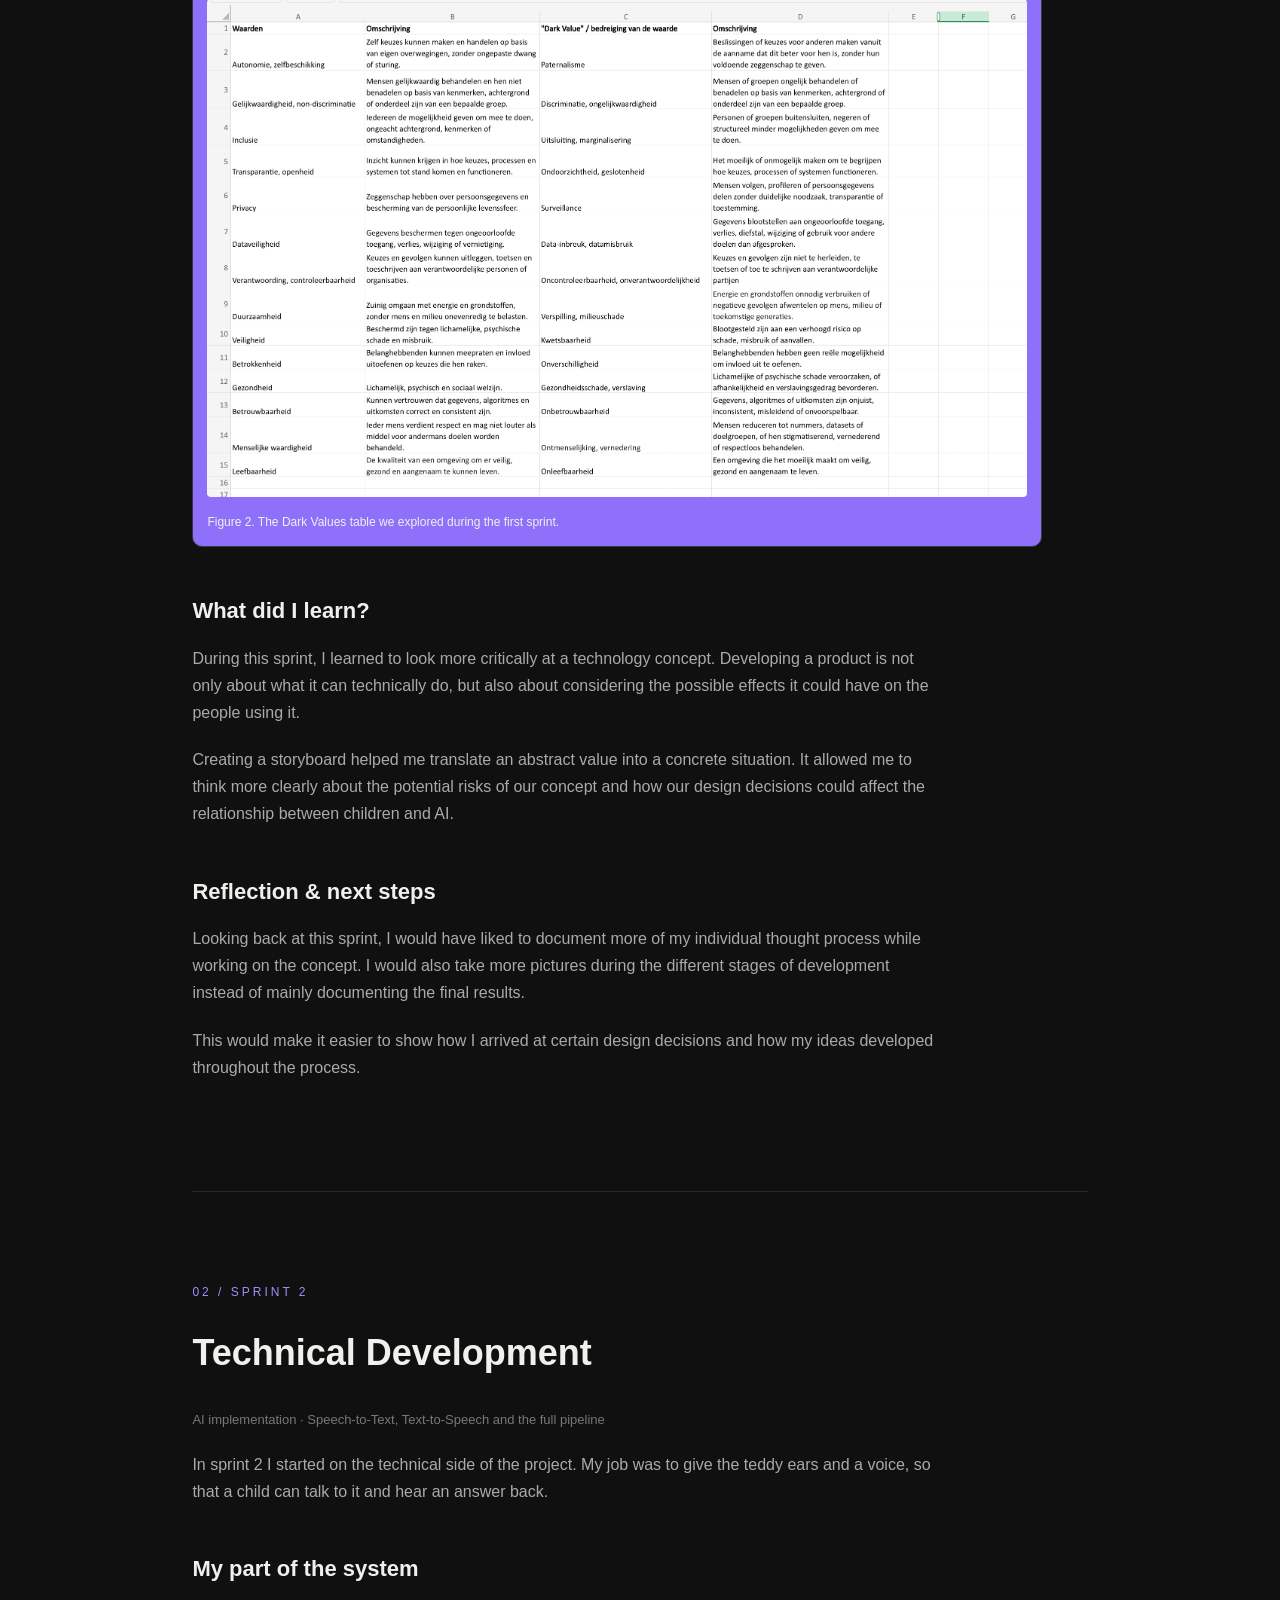
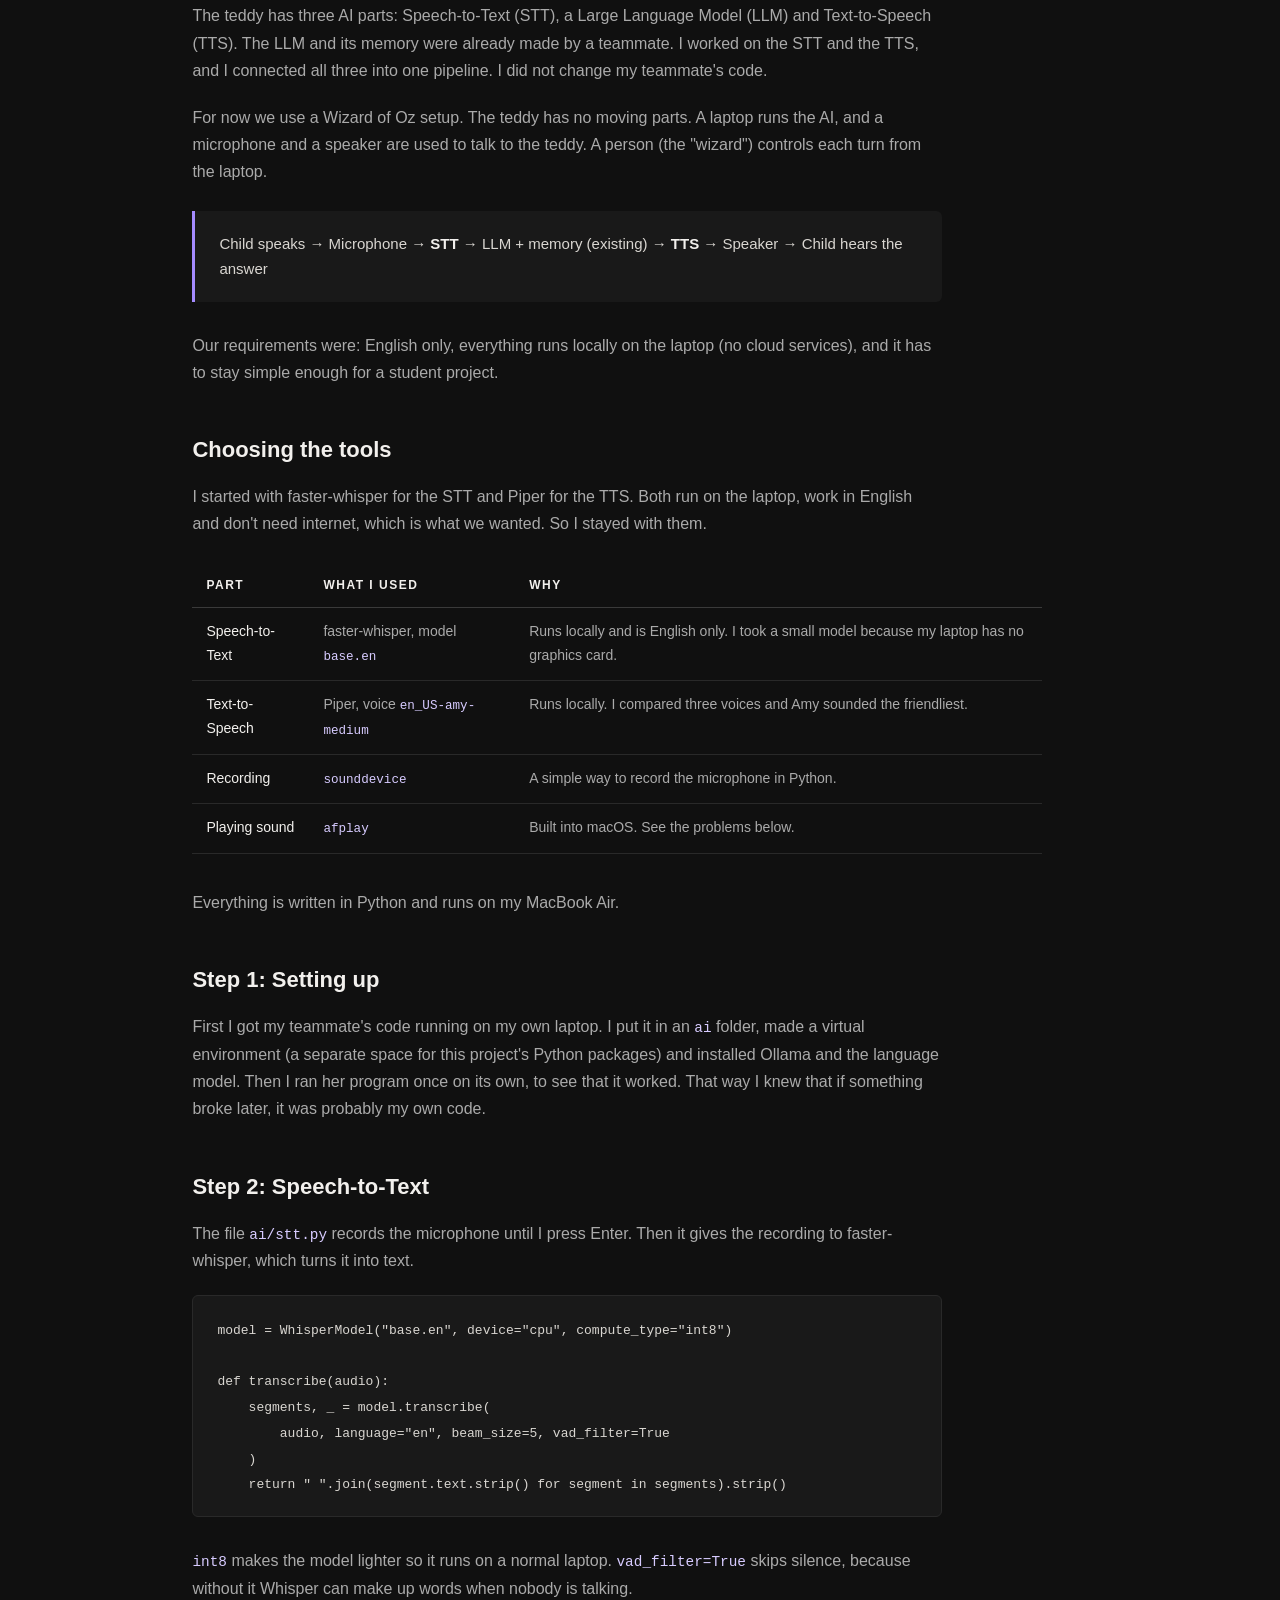
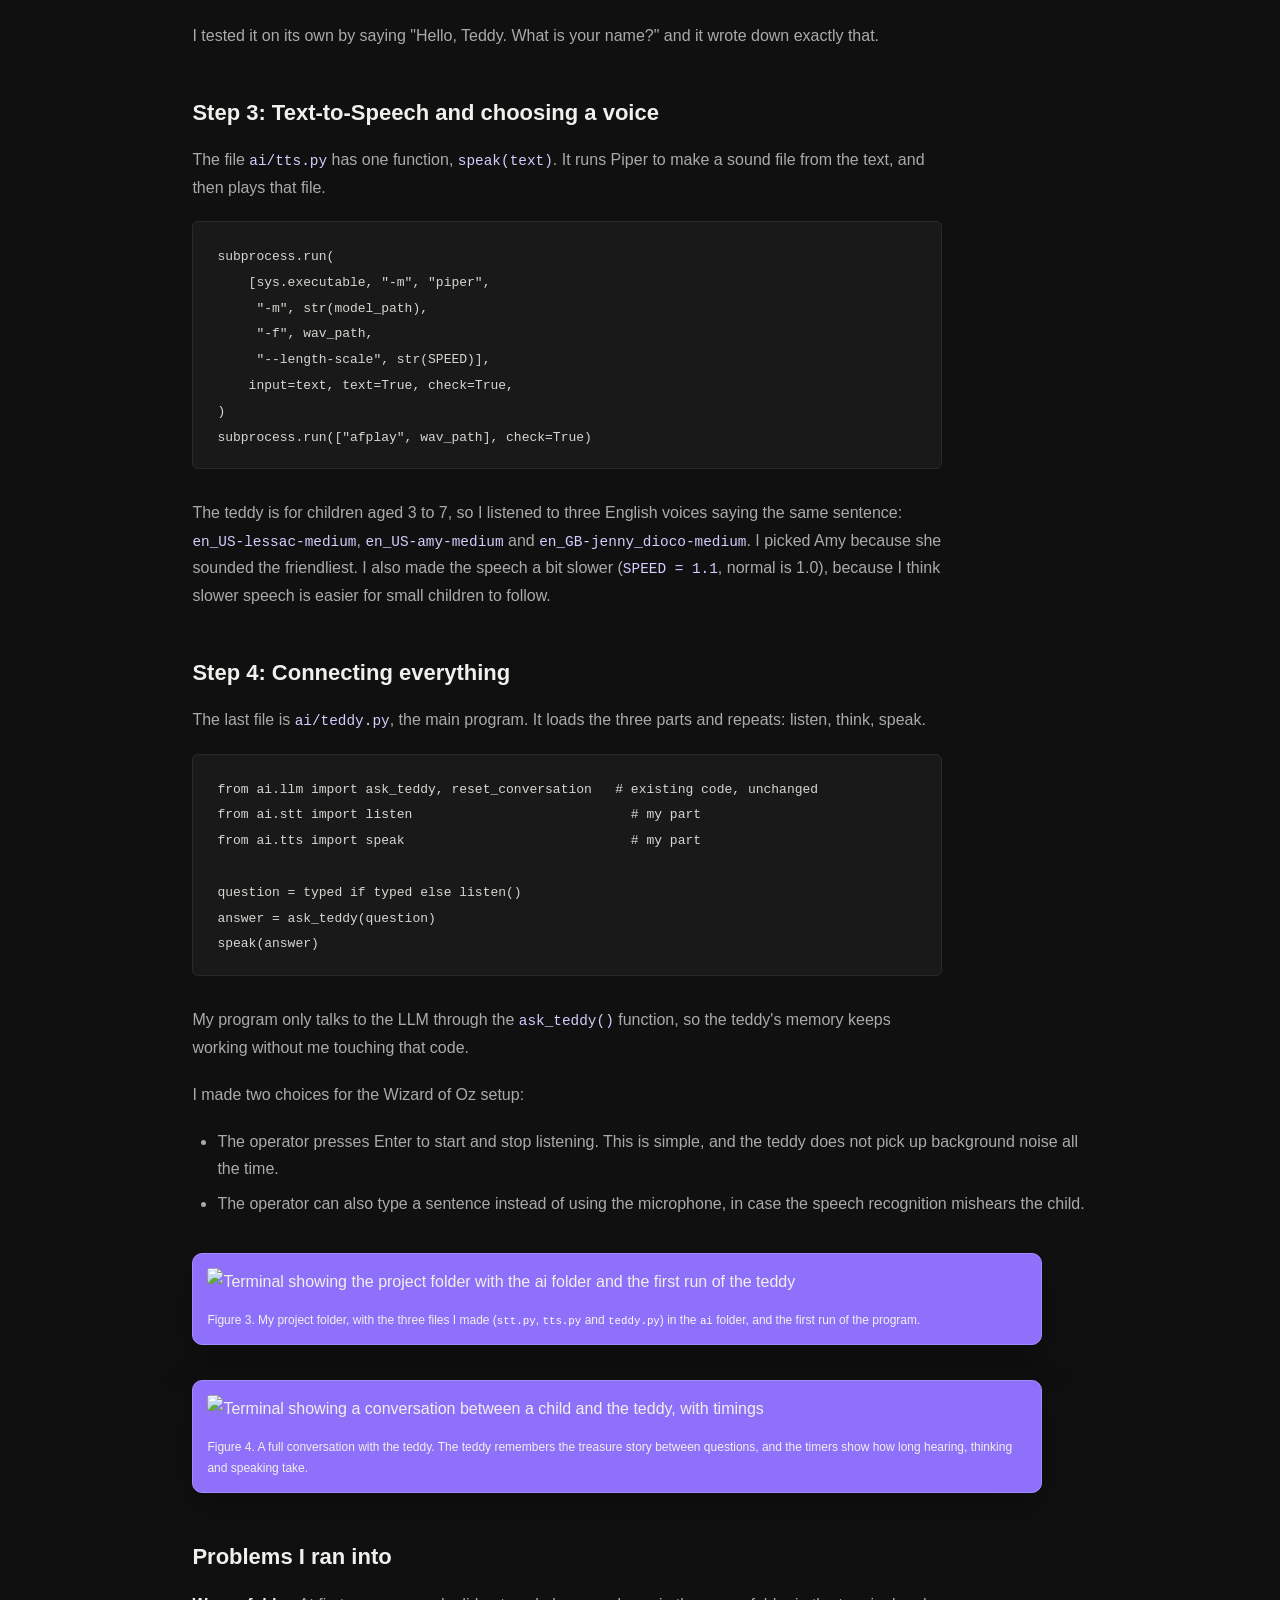
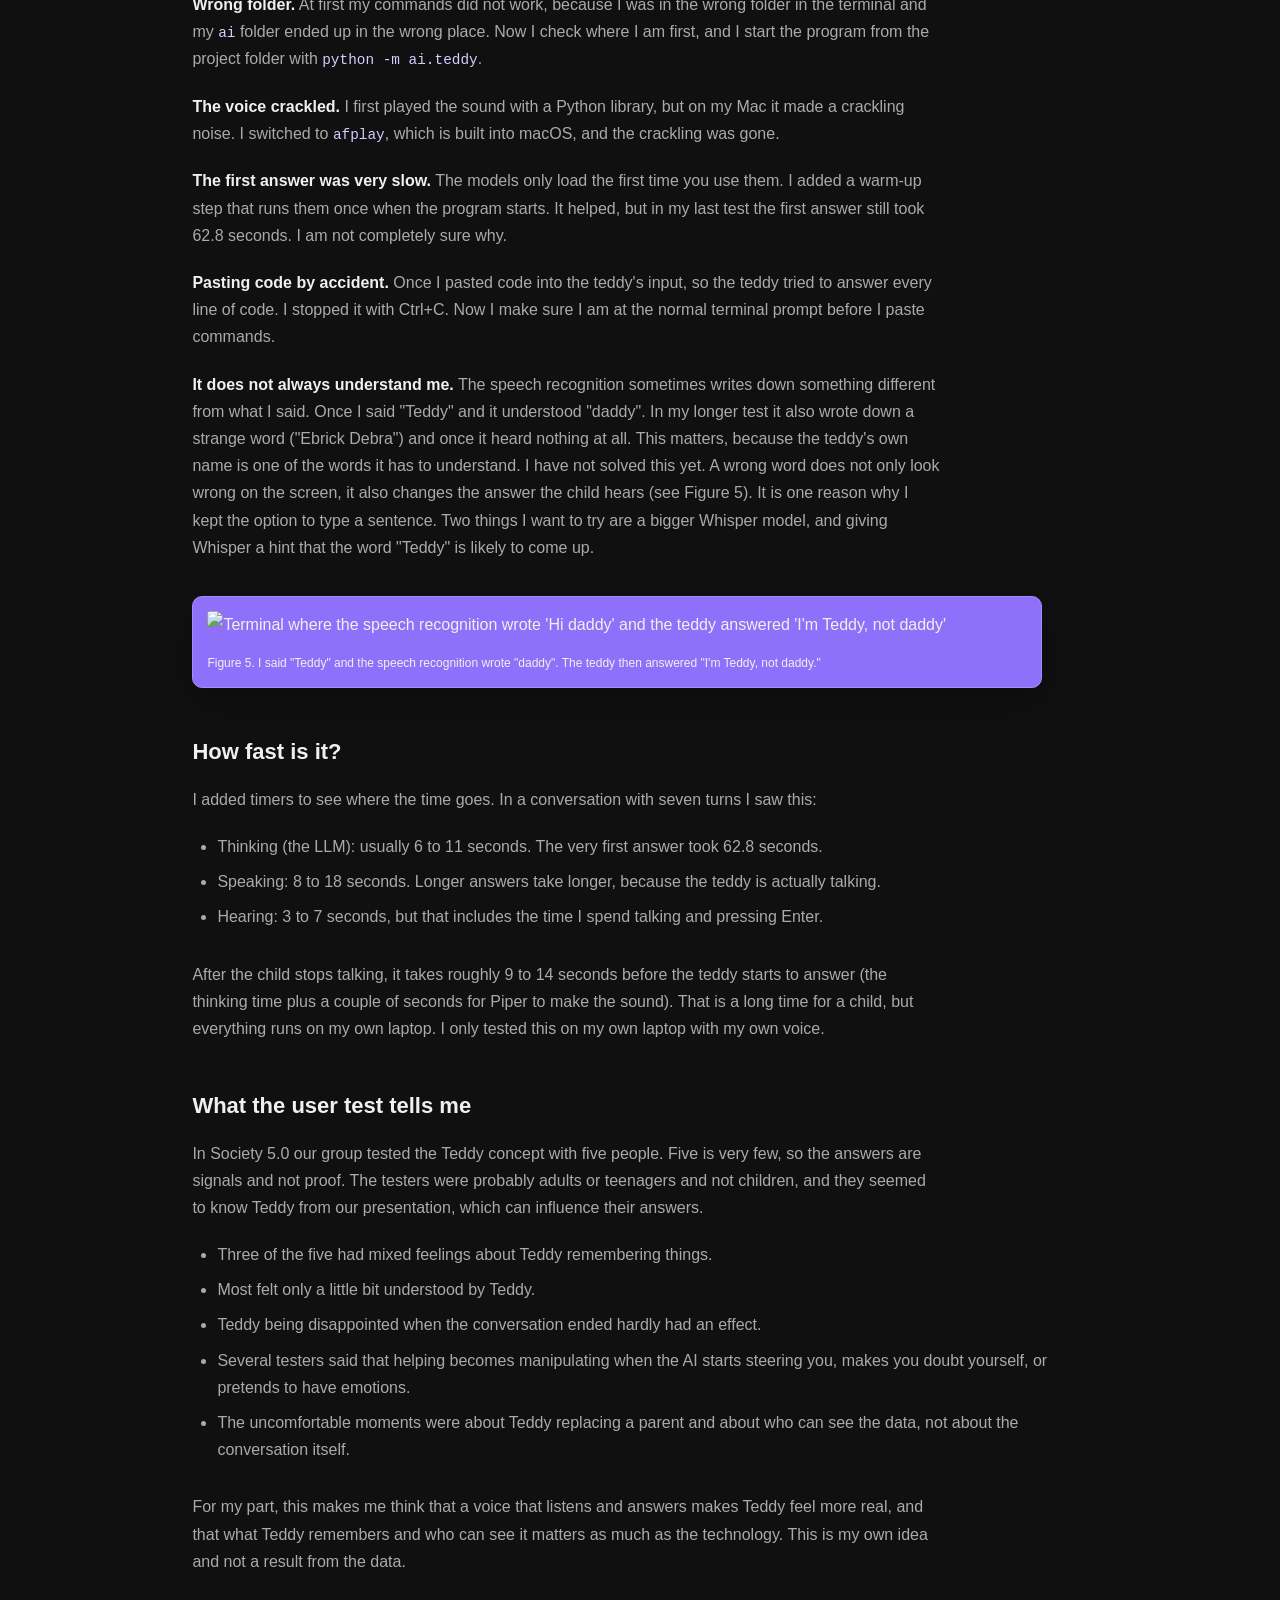
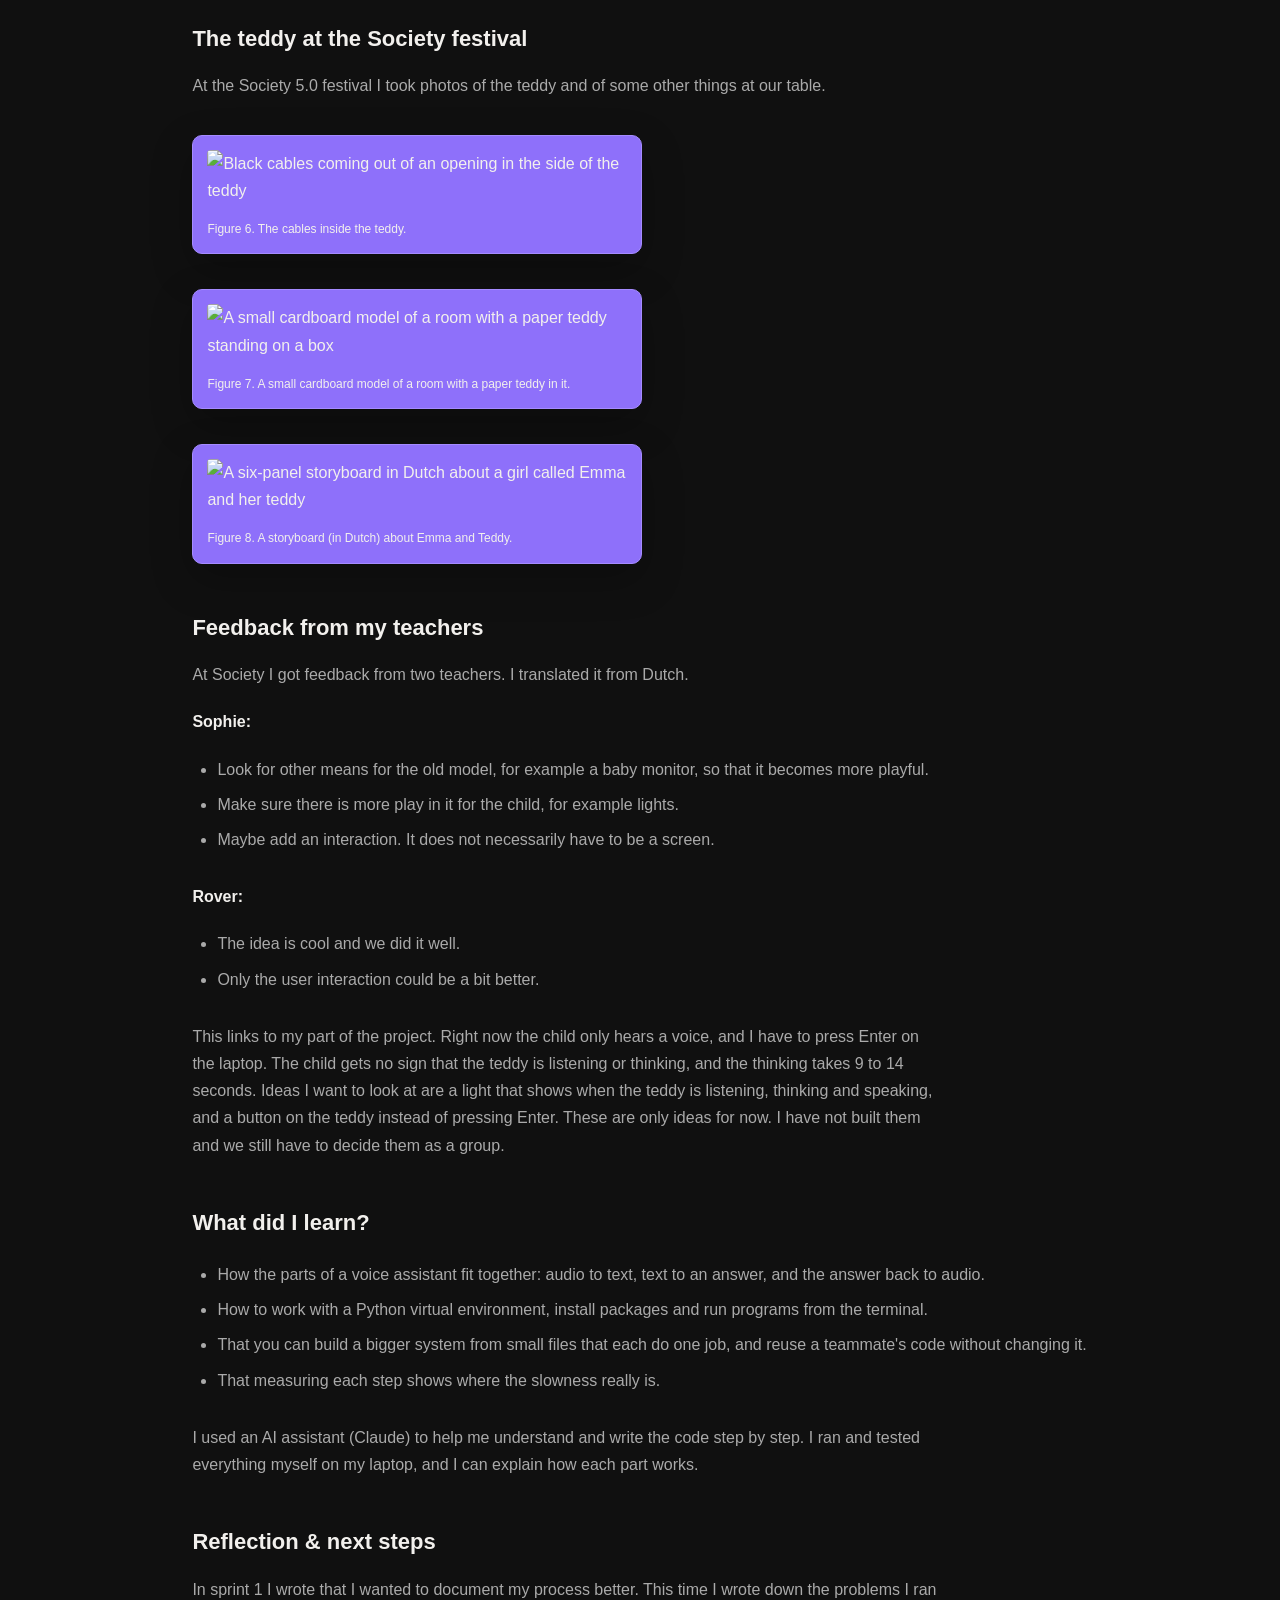
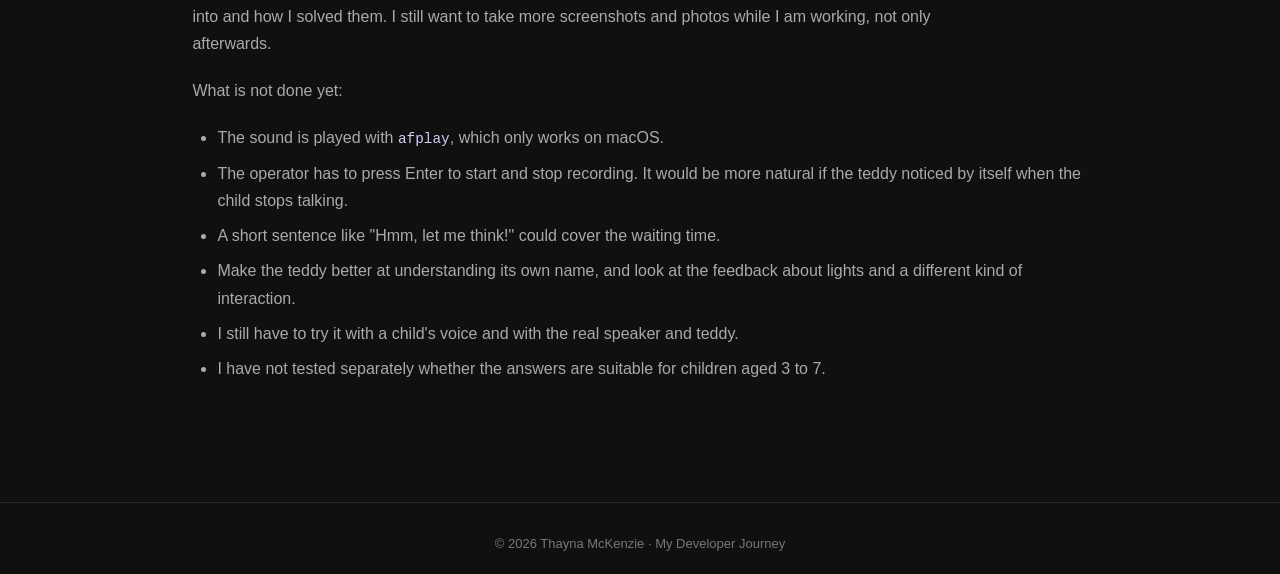
==== commit 3dbfc29f: "Add devlog with sprint 2" ====
--- a/devlog.html
+++ b/devlog.html
@@ -1,4 +1,3 @@
-
 <!DOCTYPE html>
 <html lang="en">
 
@@ -48,7 +47,6 @@
             </p>
 
         </section>
-
 
         <!-- PROJECT INTRODUCTION -->
 
@@ -78,7 +76,6 @@
 
         </section>
 
-
         <!-- SPRINT 1 -->
 
         <section class="devlog-section" id="sprint1">
@@ -90,7 +87,6 @@
             <p class="devlog-meta">
                 The first phase · Research, brainstorming and visualisation
             </p>
-
 
             <h3>Developing the concept</h3>
 
@@ -103,7 +99,6 @@
                 the relationship between children and parents.
             </p>
 
-
             <h3>Exploring Dark Values</h3>
 
             <p>
@@ -137,7 +132,6 @@
                 their own storyboard.
             </p>
 
-
             <h3>My storyboard: Indifference</h3>
 
             <p>
@@ -148,15 +142,15 @@
                 their parent is occupied with work.
             </p>
 
-
             <figure class="devlog-image storyboard-image">
-                <img
-                    src="images/Storyboard-sprint1.png"
-                    alt="My hand-drawn storyboard"
-                >
-                <figcaption>
-                    Figure 1 — My individual storyboard exploring Indifference.
-                </figcaption>
+
+                <img src="images/Storyboard-sprint1.png" alt="My hand-drawn storyboard">
+
+                <figcaption>
+                    Figure 1. My individual storyboard,
+                    based on the Dark Value Indifference.
+                </figcaption>
+
             </figure>
 
             <p>
@@ -185,23 +179,18 @@
                 information collected by AI.
             </p>
 
-
             <h3>The Dark Values table</h3>
 
-           
-            
             <figure class="devlog-image table-image">
-                <img
-                    src="images/Darkvaluestable-sprint1.png"
-                    alt="Dark Values table"
-                >
-                <figcaption>
-                    Figure 2 — The Dark Values table used during Sprint 1.
-                </figcaption>
-            </figure>
-
-
-
+
+                <img src="images/Darkvaluestable-sprint1.png" alt="Dark Values table">
+
+                <figcaption>
+                    Figure 2. The Dark Values table we
+                    explored during the first sprint.
+                </figcaption>
+
+            </figure>
 
             <h3>What did I learn?</h3>
 
@@ -223,7 +212,6 @@
                 the relationship between children and AI.
             </p>
 
-
             <h3>Reflection & next steps</h3>
 
             <p>
@@ -244,7 +232,6 @@
 
         </section>
 
-
         <!-- SPRINT 2 -->
 
         <section class="devlog-section" id="sprint2">
@@ -254,33 +241,452 @@
             <h2>Technical Development</h2>
 
             <p class="devlog-meta">
-                AI implementation · LLM, Speech-to-Text and Text-to-Speech
-            </p>
-
-            <p>
-                During the second sprint, I started working
-                on the technical side of the project.
-                My main focus was researching and
-                implementing the different AI components
-                needed to make the teddy bear interact
-                through spoken conversations.
-            </p>
-
-            <p>
-                This included the Large Language Model (LLM),
-                Speech-to-Text (STT) and Text-to-Speech (TTS).
-            </p>
-
-            <p>
-                This section will document the research,
-                technical decisions, implementation,
-                challenges and testing process.
-            </p>
+                AI implementation · Speech-to-Text, Text-to-Speech and the full pipeline
+            </p>
+
+            <p>
+                In sprint 2 I started on the technical side of
+                the project. My job was to give the teddy ears and
+                a voice, so that a child can talk to it and hear
+                an answer back.
+            </p>
+
+            <h3>My part of the system</h3>
+
+            <p>
+                The teddy has three AI parts: Speech-to-Text (STT),
+                a Large Language Model (LLM) and Text-to-Speech (TTS).
+                The LLM and its memory were already made by a teammate.
+                I worked on the STT and the TTS, and I connected all
+                three into one pipeline. I did not change my
+                teammate's code.
+            </p>
+
+            <p>
+                For now we use a Wizard of Oz setup. The teddy has
+                no moving parts. A laptop runs the AI, and a
+                microphone and a speaker are used to talk to the
+                teddy. A person (the "wizard") controls each turn
+                from the laptop.
+            </p>
+
+            <div class="devlog-flow">
+                Child speaks → Microphone → <strong>STT</strong> →
+                LLM + memory (existing) → <strong>TTS</strong> →
+                Speaker → Child hears the answer
+            </div>
+
+            <p>
+                Our requirements were: English only, everything runs
+                locally on the laptop (no cloud services), and it has
+                to stay simple enough for a student project.
+            </p>
+
+            <h3>Choosing the tools</h3>
+
+            <p>
+                I started with faster-whisper for the STT and Piper
+                for the TTS. Both run on the laptop, work in English
+                and don't need internet, which is what we wanted.
+                So I stayed with them.
+            </p>
+
+            <div class="devlog-table-wrap">
+                <table class="devlog-table">
+                    <thead>
+                        <tr>
+                            <th>Part</th>
+                            <th>What I used</th>
+                            <th>Why</th>
+                        </tr>
+                    </thead>
+                    <tbody>
+                        <tr>
+                            <td>Speech-to-Text</td>
+                            <td>faster-whisper, model <code>base.en</code></td>
+                            <td>Runs locally and is English only. I took a small model because my laptop has no graphics card.</td>
+                        </tr>
+                        <tr>
+                            <td>Text-to-Speech</td>
+                            <td>Piper, voice <code>en_US-amy-medium</code></td>
+                            <td>Runs locally. I compared three voices and Amy sounded the friendliest.</td>
+                        </tr>
+                        <tr>
+                            <td>Recording</td>
+                            <td><code>sounddevice</code></td>
+                            <td>A simple way to record the microphone in Python.</td>
+                        </tr>
+                        <tr>
+                            <td>Playing sound</td>
+                            <td><code>afplay</code></td>
+                            <td>Built into macOS. See the problems below.</td>
+                        </tr>
+                    </tbody>
+                </table>
+            </div>
+
+            <p>
+                Everything is written in Python and runs on my
+                MacBook Air.
+            </p>
+
+            <h3>Step 1: Setting up</h3>
+
+            <p>
+                First I got my teammate's code running on my own
+                laptop. I put it in an <code>ai</code> folder, made
+                a virtual environment (a separate space for this
+                project's Python packages) and installed Ollama and
+                the language model. Then I ran her program once on
+                its own, to see that it worked. That way I knew that
+                if something broke later, it was probably my own code.
+            </p>
+
+            <h3>Step 2: Speech-to-Text</h3>
+
+            <p>
+                The file <code>ai/stt.py</code> records the
+                microphone until I press Enter. Then it gives the
+                recording to faster-whisper, which turns it into text.
+            </p>
+
+            <div class="devlog-code"><code>model = WhisperModel("base.en", device="cpu", compute_type="int8")
+
+def transcribe(audio):
+    segments, _ = model.transcribe(
+        audio, language="en", beam_size=5, vad_filter=True
+    )
+    return " ".join(segment.text.strip() for segment in segments).strip()</code></div>
+
+            <p>
+                <code>int8</code> makes the model lighter so it runs
+                on a normal laptop. <code>vad_filter=True</code> skips
+                silence, because without it Whisper can make up words
+                when nobody is talking.
+            </p>
+
+            <p>
+                I tested it on its own by saying "Hello, Teddy. What
+                is your name?" and it wrote down exactly that.
+            </p>
+
+            <h3>Step 3: Text-to-Speech and choosing a voice</h3>
+
+            <p>
+                The file <code>ai/tts.py</code> has one function,
+                <code>speak(text)</code>. It runs Piper to make a
+                sound file from the text, and then plays that file.
+            </p>
+
+            <div class="devlog-code"><code>subprocess.run(
+    [sys.executable, "-m", "piper",
+     "-m", str(model_path),
+     "-f", wav_path,
+     "--length-scale", str(SPEED)],
+    input=text, text=True, check=True,
+)
+subprocess.run(["afplay", wav_path], check=True)</code></div>
+
+            <p>
+                The teddy is for children aged 3 to 7, so I listened
+                to three English voices saying the same sentence:
+                <code>en_US-lessac-medium</code>,
+                <code>en_US-amy-medium</code> and
+                <code>en_GB-jenny_dioco-medium</code>.
+                I picked Amy because she sounded the friendliest.
+                I also made the speech a bit slower
+                (<code>SPEED = 1.1</code>, normal is 1.0), because
+                I think slower speech is easier for small children
+                to follow.
+            </p>
+
+            <h3>Step 4: Connecting everything</h3>
+
+            <p>
+                The last file is <code>ai/teddy.py</code>, the main
+                program. It loads the three parts and repeats:
+                listen, think, speak.
+            </p>
+
+            <div class="devlog-code"><code>from ai.llm import ask_teddy, reset_conversation   # existing code, unchanged
+from ai.stt import listen                            # my part
+from ai.tts import speak                             # my part
+
+question = typed if typed else listen()
+answer = ask_teddy(question)
+speak(answer)</code></div>
+
+            <p>
+                My program only talks to the LLM through the
+                <code>ask_teddy()</code> function, so the teddy's
+                memory keeps working without me touching that code.
+            </p>
+
+            <p>
+                I made two choices for the Wizard of Oz setup:
+            </p>
+
+            <ul class="devlog-list">
+                <li>The operator presses Enter to start and stop listening. This is simple, and the teddy does not pick up background noise all the time.</li>
+                <li>The operator can also type a sentence instead of using the microphone, in case the speech recognition mishears the child.</li>
+            </ul>
+
+            <figure class="devlog-image devlog-image-shot">
+
+                <img src="images/Sprint2-first-run.png" alt="Terminal showing the project folder with the ai folder and the first run of the teddy">
+
+                <figcaption>
+                    Figure 3. My project folder, with the three files I
+                    made (<code>stt.py</code>, <code>tts.py</code> and
+                    <code>teddy.py</code>) in the <code>ai</code> folder,
+                    and the first run of the program.
+                </figcaption>
+
+            </figure>
+
+            <figure class="devlog-image devlog-image-shot">
+
+                <img src="images/Sprint2-full-conversation.png" alt="Terminal showing a conversation between a child and the teddy, with timings">
+
+                <figcaption>
+                    Figure 4. A full conversation with the teddy. The teddy
+                    remembers the treasure story between questions, and the
+                    timers show how long hearing, thinking and speaking take.
+                </figcaption>
+
+            </figure>
+
+            <h3>Problems I ran into</h3>
+
+            <p>
+                <strong>Wrong folder.</strong> At first my commands
+                did not work, because I was in the wrong folder in
+                the terminal and my <code>ai</code> folder ended up
+                in the wrong place. Now I check where I am first, and
+                I start the program from the project folder with
+                <code>python -m ai.teddy</code>.
+            </p>
+
+            <p>
+                <strong>The voice crackled.</strong> I first played
+                the sound with a Python library, but on my Mac it
+                made a crackling noise. I switched to
+                <code>afplay</code>, which is built into macOS, and
+                the crackling was gone.
+            </p>
+
+            <p>
+                <strong>The first answer was very slow.</strong> The
+                models only load the first time you use them. I added
+                a warm-up step that runs them once when the program
+                starts. It helped, but in my last test the first answer
+                still took 62.8 seconds. I am not completely sure why.
+            </p>
+
+            <p>
+                <strong>Pasting code by accident.</strong> Once I
+                pasted code into the teddy's input, so the teddy tried
+                to answer every line of code. I stopped it with
+                Ctrl+C. Now I make sure I am at the normal terminal
+                prompt before I paste commands.
+            </p>
+
+            <p>
+                <strong>It does not always understand me.</strong>
+                The speech recognition sometimes writes down something
+                different from what I said. Once I said "Teddy" and it
+                understood "daddy". In my longer test it also wrote
+                down a strange word ("Ebrick Debra") and once it heard
+                nothing at all. This matters, because the teddy's own
+                name is one of the words it has to understand. I have
+                not solved this yet. A wrong word does not only look
+                wrong on the screen, it also changes the answer the
+                child hears (see Figure 5). It is one reason why I kept the
+                option to type a sentence. Two things I want to try are
+                a bigger Whisper model, and giving Whisper a hint that
+                the word "Teddy" is likely to come up.
+            </p>
+
+            <figure class="devlog-image devlog-image-shot">
+
+                <img src="images/Sprint2-teddy-daddy.png" alt="Terminal where the speech recognition wrote 'Hi daddy' and the teddy answered 'I'm Teddy, not daddy'">
+
+                <figcaption>
+                    Figure 5. I said "Teddy" and the speech recognition
+                    wrote "daddy". The teddy then answered "I'm Teddy,
+                    not daddy."
+                </figcaption>
+
+            </figure>
+
+            <h3>How fast is it?</h3>
+
+            <p>
+                I added timers to see where the time goes. In a
+                conversation with seven turns I saw this:
+            </p>
+
+            <ul class="devlog-list">
+                <li>Thinking (the LLM): usually 6 to 11 seconds. The very first answer took 62.8 seconds.</li>
+                <li>Speaking: 8 to 18 seconds. Longer answers take longer, because the teddy is actually talking.</li>
+                <li>Hearing: 3 to 7 seconds, but that includes the time I spend talking and pressing Enter.</li>
+            </ul>
+
+            <p>
+                After the child stops talking, it takes roughly 9 to
+                14 seconds before the teddy starts to answer (the
+                thinking time plus a couple of seconds for Piper to
+                make the sound). That is a long time for a child, but
+                everything runs on my own laptop. I only tested this
+                on my own laptop with my own voice.
+            </p>
+
+            <h3>What the user test tells me</h3>
+
+            <p>
+                In Society 5.0 our group tested the Teddy concept
+                with five people. Five is very few, so the answers
+                are signals and not proof. The testers were probably
+                adults or teenagers and not children, and they seemed
+                to know Teddy from our presentation, which can
+                influence their answers.
+            </p>
+
+            <ul class="devlog-list">
+                <li>Three of the five had mixed feelings about Teddy remembering things.</li>
+                <li>Most felt only a little bit understood by Teddy.</li>
+                <li>Teddy being disappointed when the conversation ended hardly had an effect.</li>
+                <li>Several testers said that helping becomes manipulating when the AI starts steering you, makes you doubt yourself, or pretends to have emotions.</li>
+                <li>The uncomfortable moments were about Teddy replacing a parent and about who can see the data, not about the conversation itself.</li>
+            </ul>
+
+            <p>
+                For my part, this makes me think that a voice that
+                listens and answers makes Teddy feel more real, and
+                that what Teddy remembers and who can see it matters
+                as much as the technology. This is my own idea and
+                not a result from the data.
+            </p>
+
+            <h3>The teddy at the Society festival</h3>
+
+            <p>
+                At the Society 5.0 festival I took photos of the
+                teddy and of some other things at our table.
+            </p>
+
+            <figure class="devlog-image devlog-image-shot devlog-image-portrait">
+
+                <img src="images/Sprint2-teddy-cable.jpeg" alt="Black cables coming out of an opening in the side of the teddy">
+
+                <figcaption>
+                    Figure 6. The cables inside the teddy.
+                </figcaption>
+
+            </figure>
+
+            <figure class="devlog-image devlog-image-shot devlog-image-portrait">
+
+                <img src="images/Sprint2-cardboard-model.jpeg" alt="A small cardboard model of a room with a paper teddy standing on a box">
+
+                <figcaption>
+                    Figure 7. A small cardboard model of a room with a
+                    paper teddy in it.
+                </figcaption>
+
+            </figure>
+
+            <figure class="devlog-image devlog-image-shot devlog-image-portrait">
+
+                <img src="images/Sprint2-storyboard-emma.jpeg" alt="A six-panel storyboard in Dutch about a girl called Emma and her teddy">
+
+                <figcaption>
+                    Figure 8. A storyboard (in Dutch) about Emma and Teddy.
+                </figcaption>
+
+            </figure>
+
+            <h3>Feedback from my teachers</h3>
+
+            <p>
+                At Society I got feedback from two teachers. I
+                translated it from Dutch.
+            </p>
+
+            <p>
+                <strong>Sophie:</strong>
+            </p>
+
+            <ul class="devlog-list">
+                <li>Look for other means for the old model, for example a baby monitor, so that it becomes more playful.</li>
+                <li>Make sure there is more play in it for the child, for example lights.</li>
+                <li>Maybe add an interaction. It does not necessarily have to be a screen.</li>
+            </ul>
+
+            <p>
+                <strong>Rover:</strong>
+            </p>
+
+            <ul class="devlog-list">
+                <li>The idea is cool and we did it well.</li>
+                <li>Only the user interaction could be a bit better.</li>
+            </ul>
+
+            <p>
+                This links to my part of the project. Right now the
+                child only hears a voice, and I have to press Enter
+                on the laptop. The child gets no sign that the teddy
+                is listening or thinking, and the thinking takes
+                9 to 14 seconds. Ideas I want to look at are a light
+                that shows when the teddy is listening, thinking and
+                speaking, and a button on the teddy instead of
+                pressing Enter. These are only ideas for now. I have
+                not built them and we still have to decide them as a
+                group.
+            </p>
+
+            <h3>What did I learn?</h3>
+
+            <ul class="devlog-list">
+                <li>How the parts of a voice assistant fit together: audio to text, text to an answer, and the answer back to audio.</li>
+                <li>How to work with a Python virtual environment, install packages and run programs from the terminal.</li>
+                <li>That you can build a bigger system from small files that each do one job, and reuse a teammate's code without changing it.</li>
+                <li>That measuring each step shows where the slowness really is.</li>
+            </ul>
+
+            <p>
+                I used an AI assistant (Claude) to help me understand
+                and write the code step by step. I ran and tested
+                everything myself on my laptop, and I can explain how
+                each part works.
+            </p>
+
+            <h3>Reflection & next steps</h3>
+
+            <p>
+                In sprint 1 I wrote that I wanted to document my
+                process better. This time I wrote down the problems
+                I ran into and how I solved them. I still want to take
+                more screenshots and photos while I am working, not
+                only afterwards.
+            </p>
+
+            <p>
+                What is not done yet:
+            </p>
+
+            <ul class="devlog-list">
+                <li>The sound is played with <code>afplay</code>, which only works on macOS.</li>
+                <li>The operator has to press Enter to start and stop recording. It would be more natural if the teddy noticed by itself when the child stops talking.</li>
+                <li>A short sentence like "Hmm, let me think!" could cover the waiting time.</li>
+                <li>Make the teddy better at understanding its own name, and look at the feedback about lights and a different kind of interaction.</li>
+                <li>I still have to try it with a child's voice and with the real speaker and teddy.</li>
+                <li>I have not tested separately whether the answers are suitable for children aged 3 to 7.</li>
+            </ul>
 
         </section>
 
     </main>
-
 
     <footer>
         <p>© 2026 Thayna McKenzie · My Developer Journey</p>
@@ -288,4 +694,4 @@
 
 </body>
 
-</html>
+</html>
--- a/style.css
+++ b/style.css
@@ -169,6 +169,10 @@
     margin-bottom: 8px;
 }
 
+.devlog-section strong {
+    color: #f2f0ed;
+}
+
 /* DEVLOG IMAGES - GENERAL */
 
 .devlog-image {
@@ -184,7 +188,7 @@
 }
 
 .devlog-image figcaption {
-    color: #858585;
+    color: #f2f0ed;
     font-size: 12px;
     margin-top: 15px;
     line-height: 1.7;
@@ -193,7 +197,7 @@
 /* STORYBOARD IMAGE */
 
 .storyboard-image {
-    background: #d8cdbe;
+    background: #8E70FA;
     padding: 18px;
     border-radius: 10px;
     border: 1px solid #a58bff;
@@ -207,7 +211,7 @@
 /* DARK VALUES TABLE */
 
 .table-image {
-    background: #191919;
+    background: #8E70FA;
     padding: 14px;
     border: 1px solid #383838;
     border-radius: 10px;
@@ -221,6 +225,97 @@
 
 .devlog-image:hover img {
     transform: scale(1.01);
+}
+
+/* SPRINT 2: SCREENSHOTS AND PHOTOS */
+
+.devlog-image-shot {
+    background: #8E70FA;
+    padding: 14px;
+    border: 1px solid #a58bff;
+    border-radius: 10px;
+    box-shadow: 0 15px 40px rgba(0, 0, 0, 0.25);
+}
+
+.devlog-image-shot img {
+    border-radius: 4px;
+}
+
+.devlog-image-shot figcaption code {
+    color: #ffffff;
+}
+
+.devlog-image-portrait {
+    max-width: 450px;
+}
+
+/* SPRINT 2: CODE, FLOW LINE AND TABLES */
+
+.devlog-section code {
+    font-family: "SF Mono", Menlo, Consolas, monospace;
+    font-size: 0.9em;
+    color: #d7cbff;
+}
+
+.devlog-code {
+    max-width: 750px;
+    margin: 20px 0 30px;
+    padding: 20px 24px;
+    background: #191919;
+    border: 1px solid #292929;
+    border-radius: 6px;
+    overflow-x: auto;
+    line-height: 1.6;
+}
+
+.devlog-code code {
+    color: #d9d6d1;
+    font-size: 13px;
+    white-space: pre;
+}
+
+.devlog-flow {
+    max-width: 750px;
+    margin: 25px 0 30px;
+    padding: 20px 24px;
+    background: #191919;
+    border-left: 3px solid #a58bff;
+    border-radius: 0 6px 6px 0;
+    color: #d9d6d1;
+    font-size: 15px;
+}
+
+.devlog-table-wrap {
+    max-width: 850px;
+    margin: 25px 0 35px;
+    overflow-x: auto;
+}
+
+.devlog-table {
+    width: 100%;
+    border-collapse: collapse;
+    font-size: 14px;
+}
+
+.devlog-table th,
+.devlog-table td {
+    text-align: left;
+    vertical-align: top;
+    padding: 12px 14px;
+    border-bottom: 1px solid #292929;
+    color: #aaa;
+}
+
+.devlog-table th {
+    color: #f2f0ed;
+    font-size: 12px;
+    letter-spacing: 1.5px;
+    text-transform: uppercase;
+    border-bottom: 1px solid #3a3a3a;
+}
+
+.devlog-table td:first-child {
+    color: #f2f0ed;
 }
 
 /* FOOTER */
@@ -233,3 +328,43 @@
     font-size: 13px;
 }
 
+/* MOBILE */
+
+@media (max-width: 600px) {
+    header {
+        padding: 20px 6%;
+    }
+
+    nav {
+        gap: 14px;
+        font-size: 13px;
+    }
+
+    main {
+        padding: 0 6%;
+    }
+
+    .hero {
+        padding: 100px 0;
+    }
+
+    .devlog-hero {
+        padding: 80px 0 60px;
+    }
+
+    section:not(.hero):not(.devlog-hero) {
+        padding: 55px 0;
+    }
+
+    .storyboard-image {
+        padding: 10px;
+    }
+
+    .table-image {
+        padding: 8px;
+    }
+
+    .devlog-image-shot {
+        padding: 8px;
+    }
+}
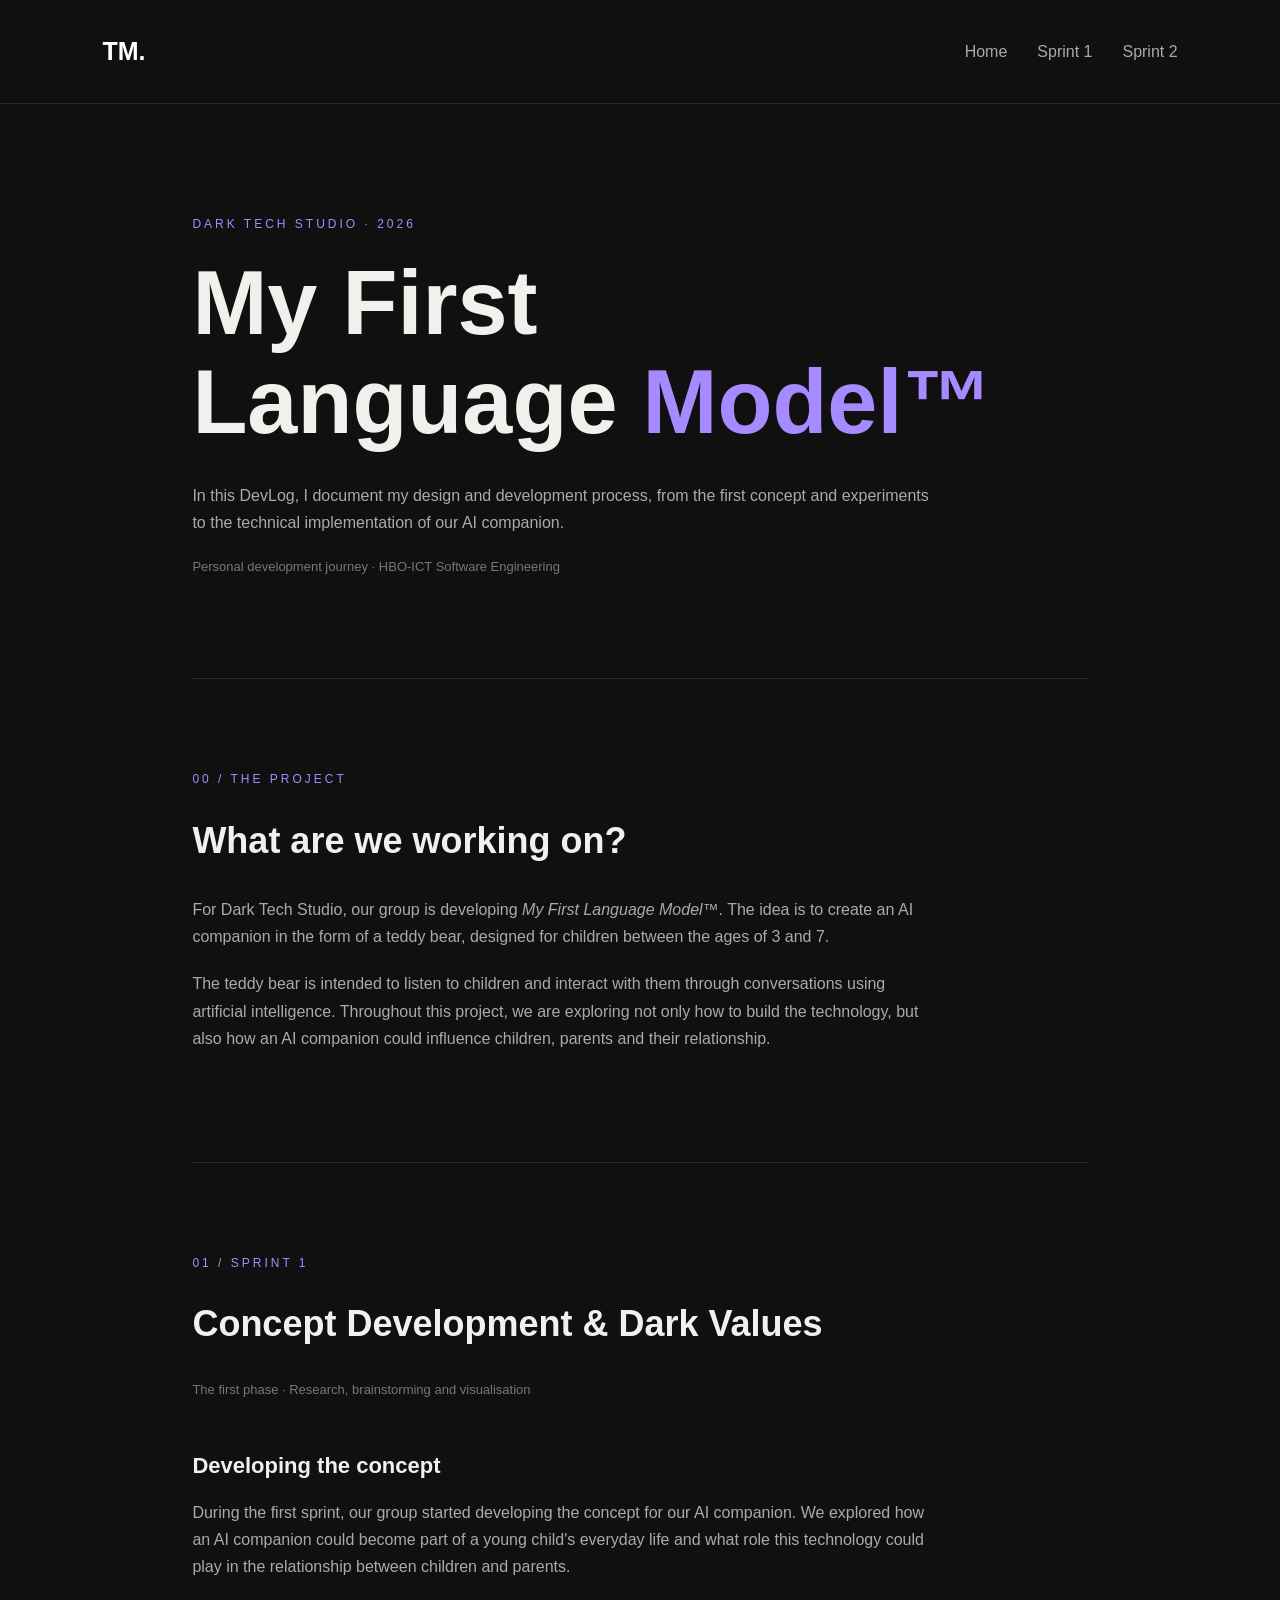
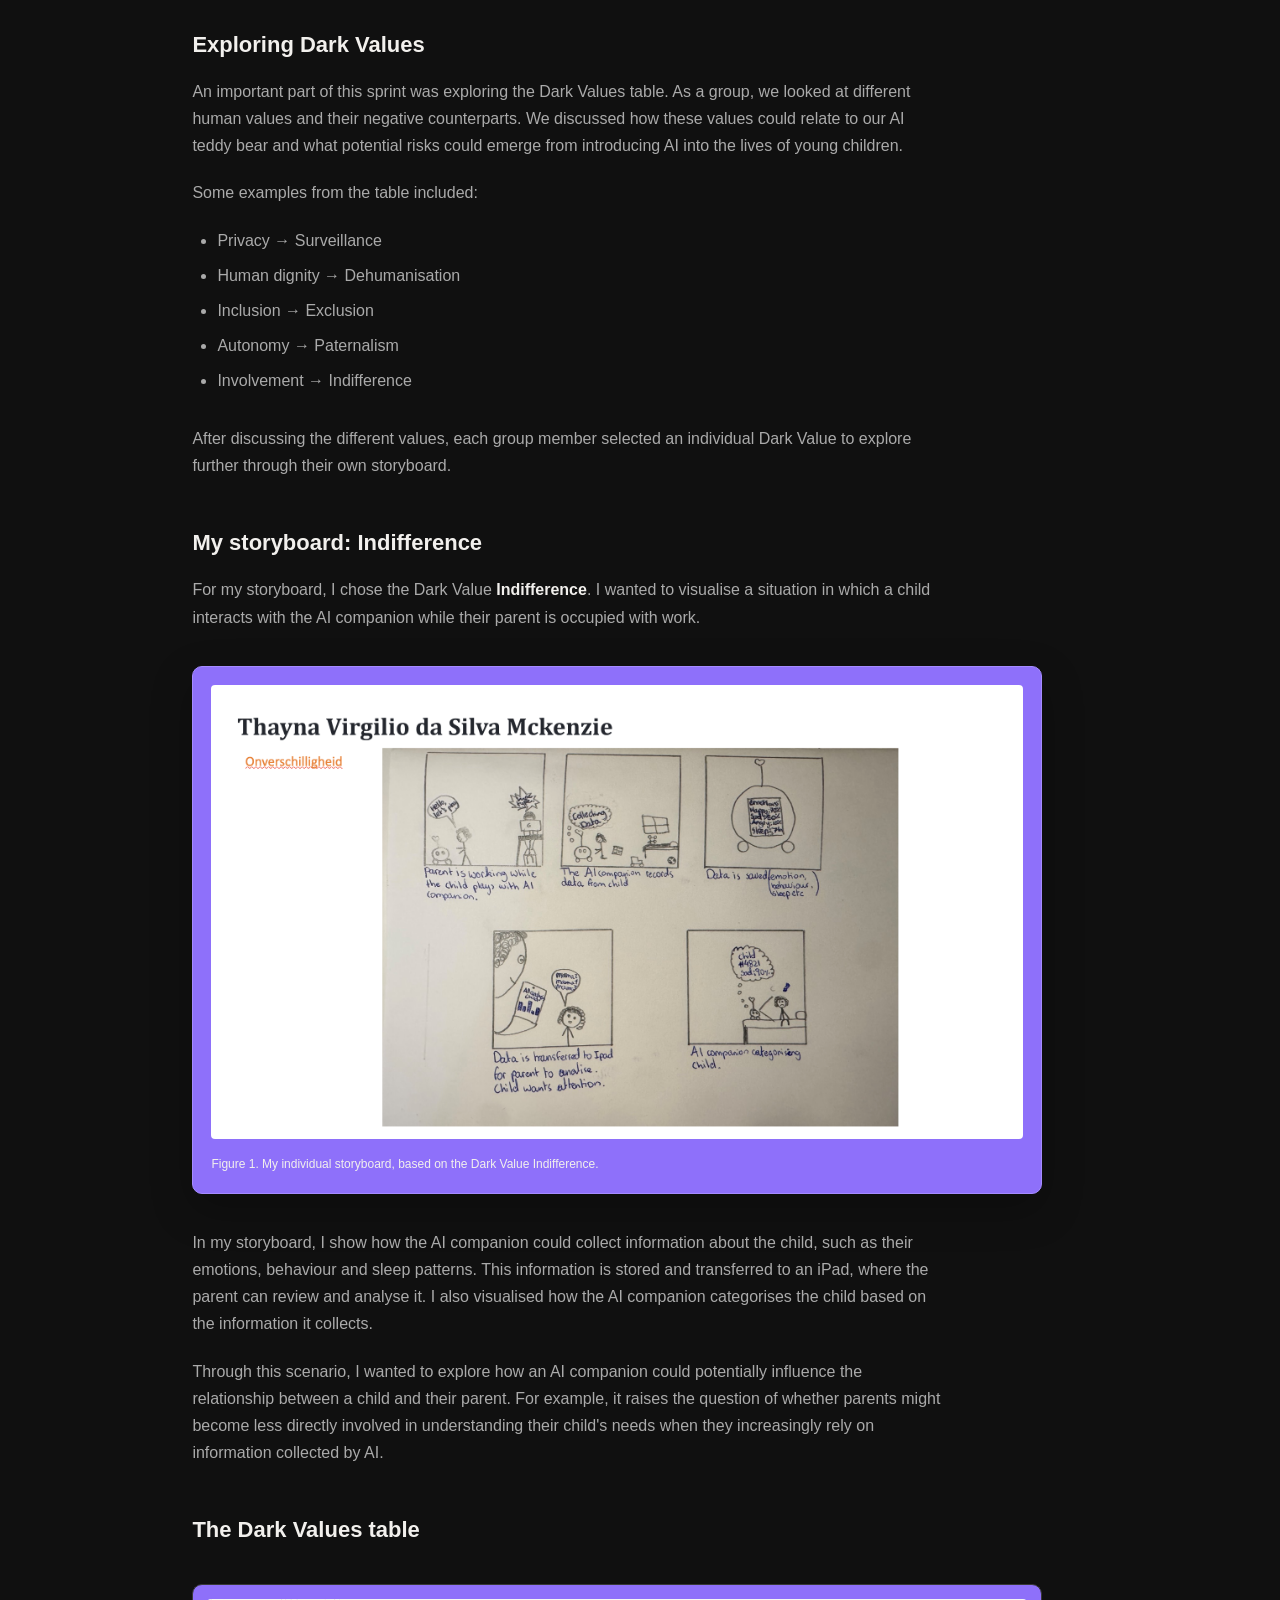
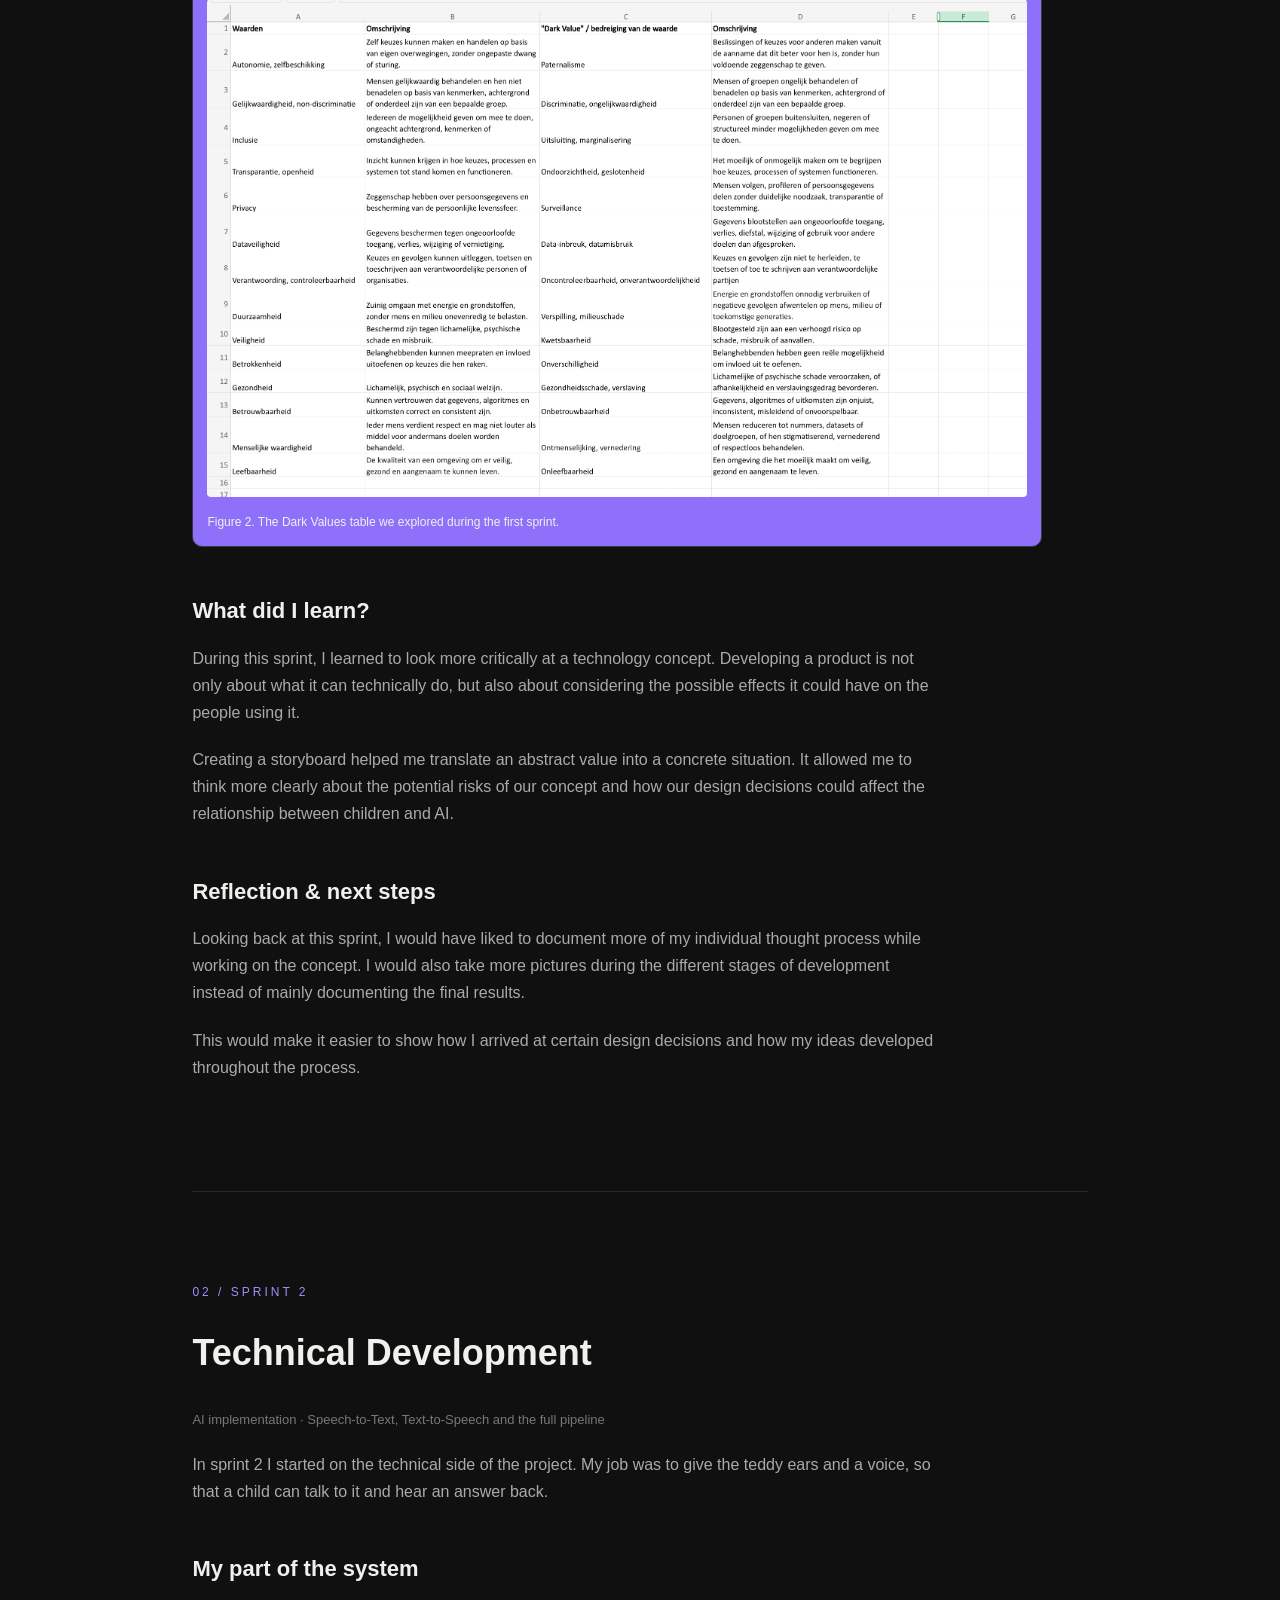
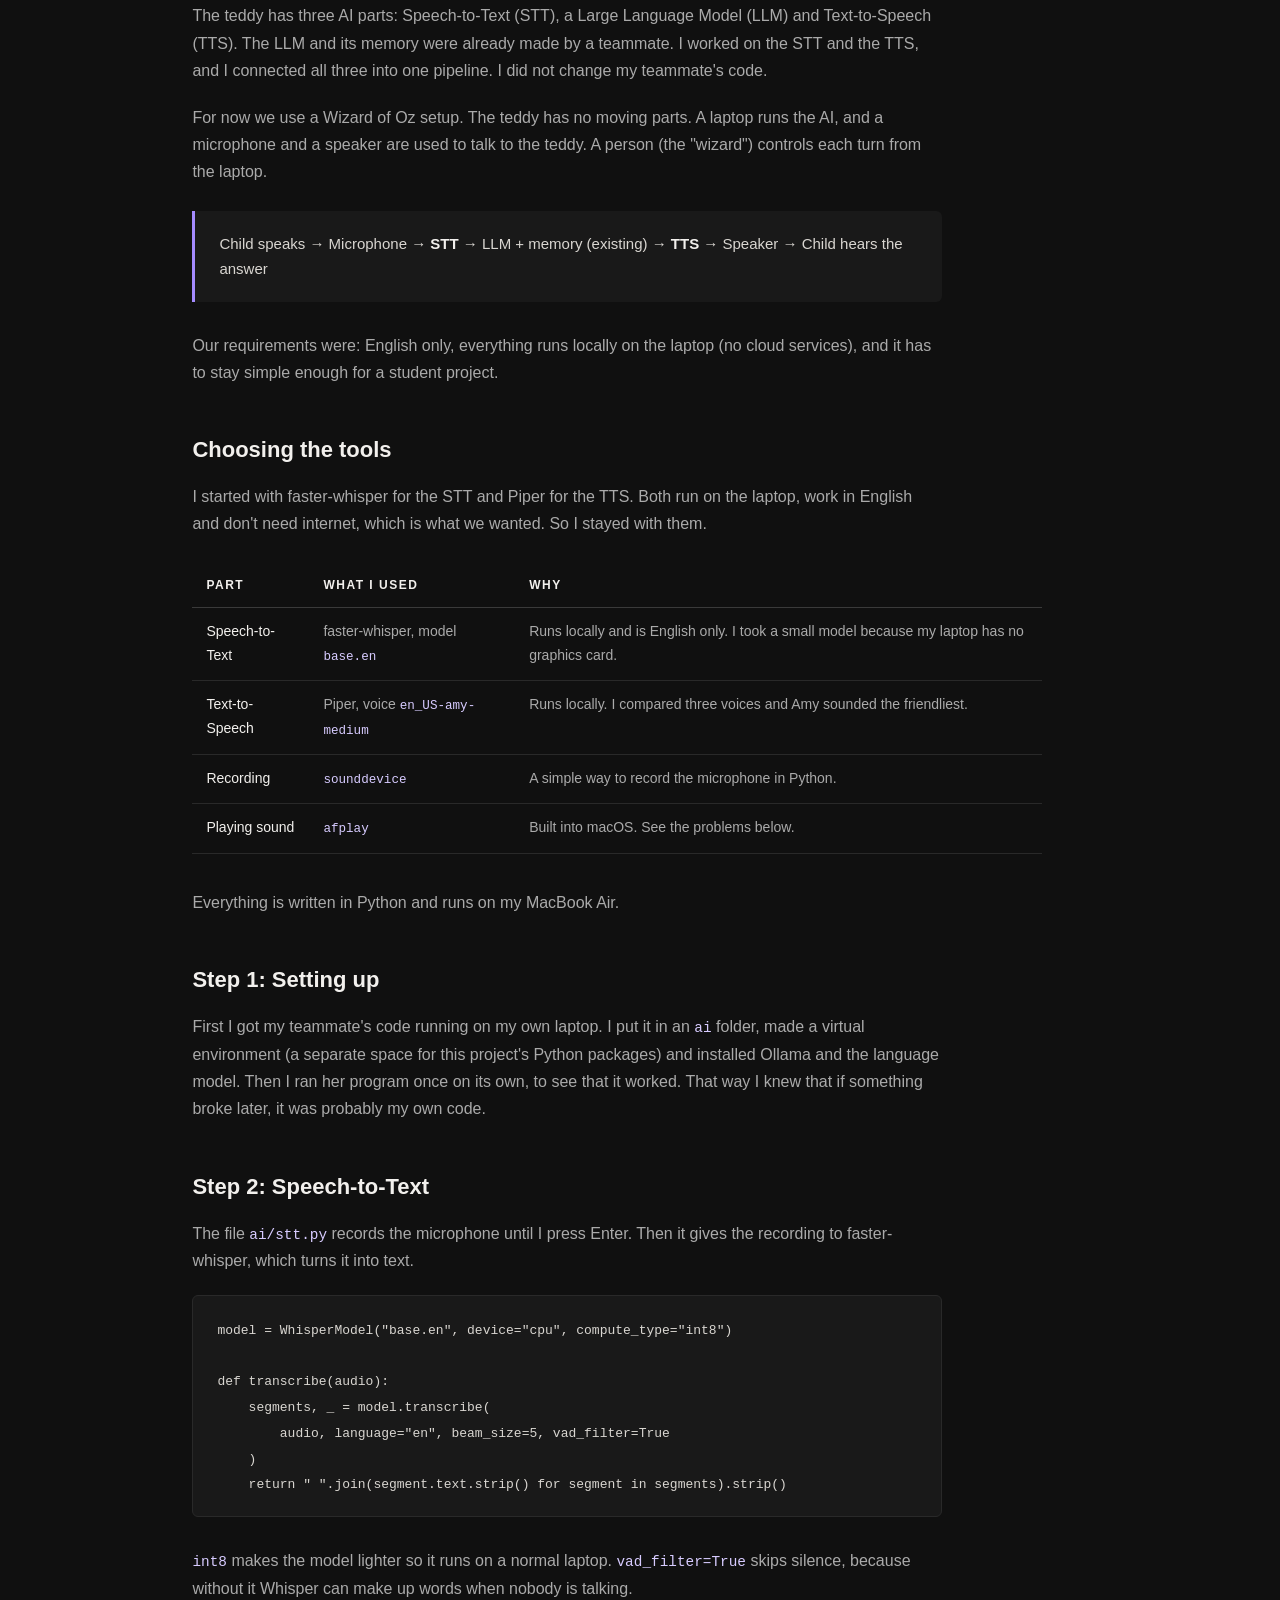
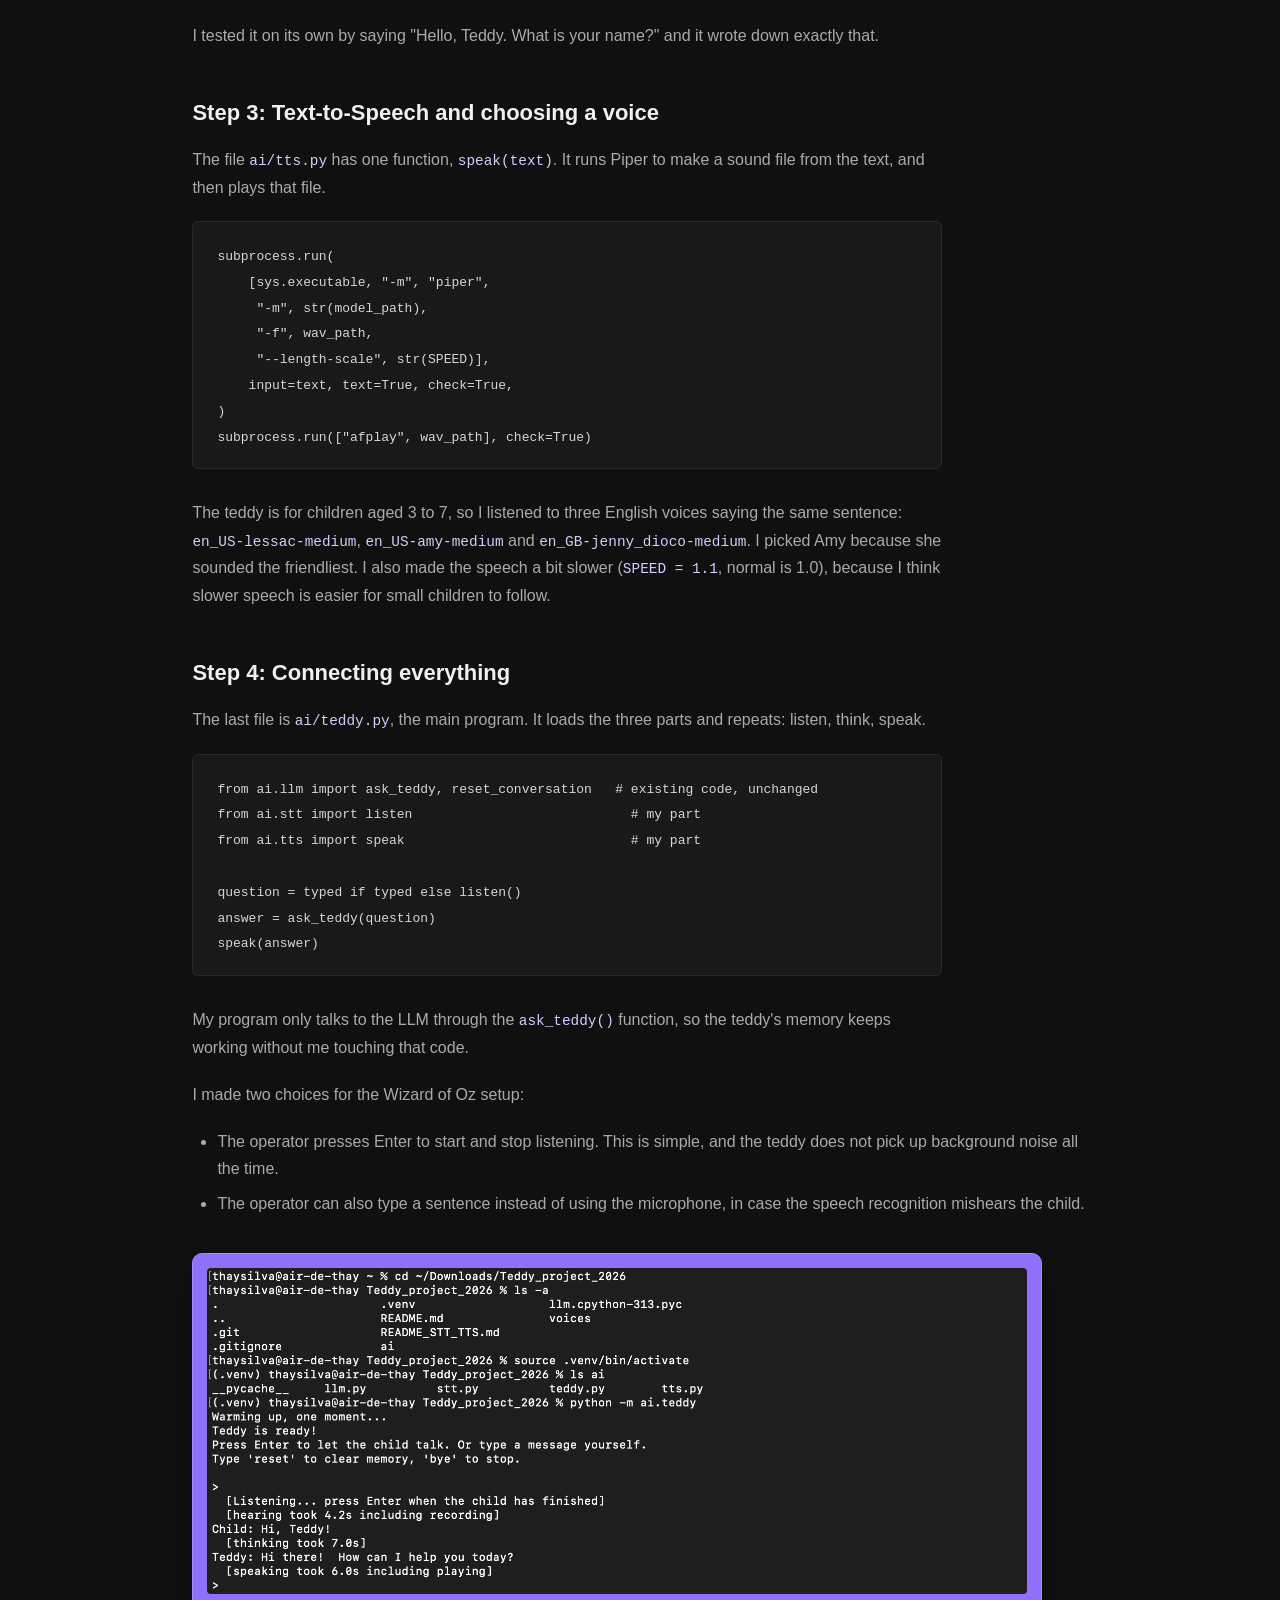
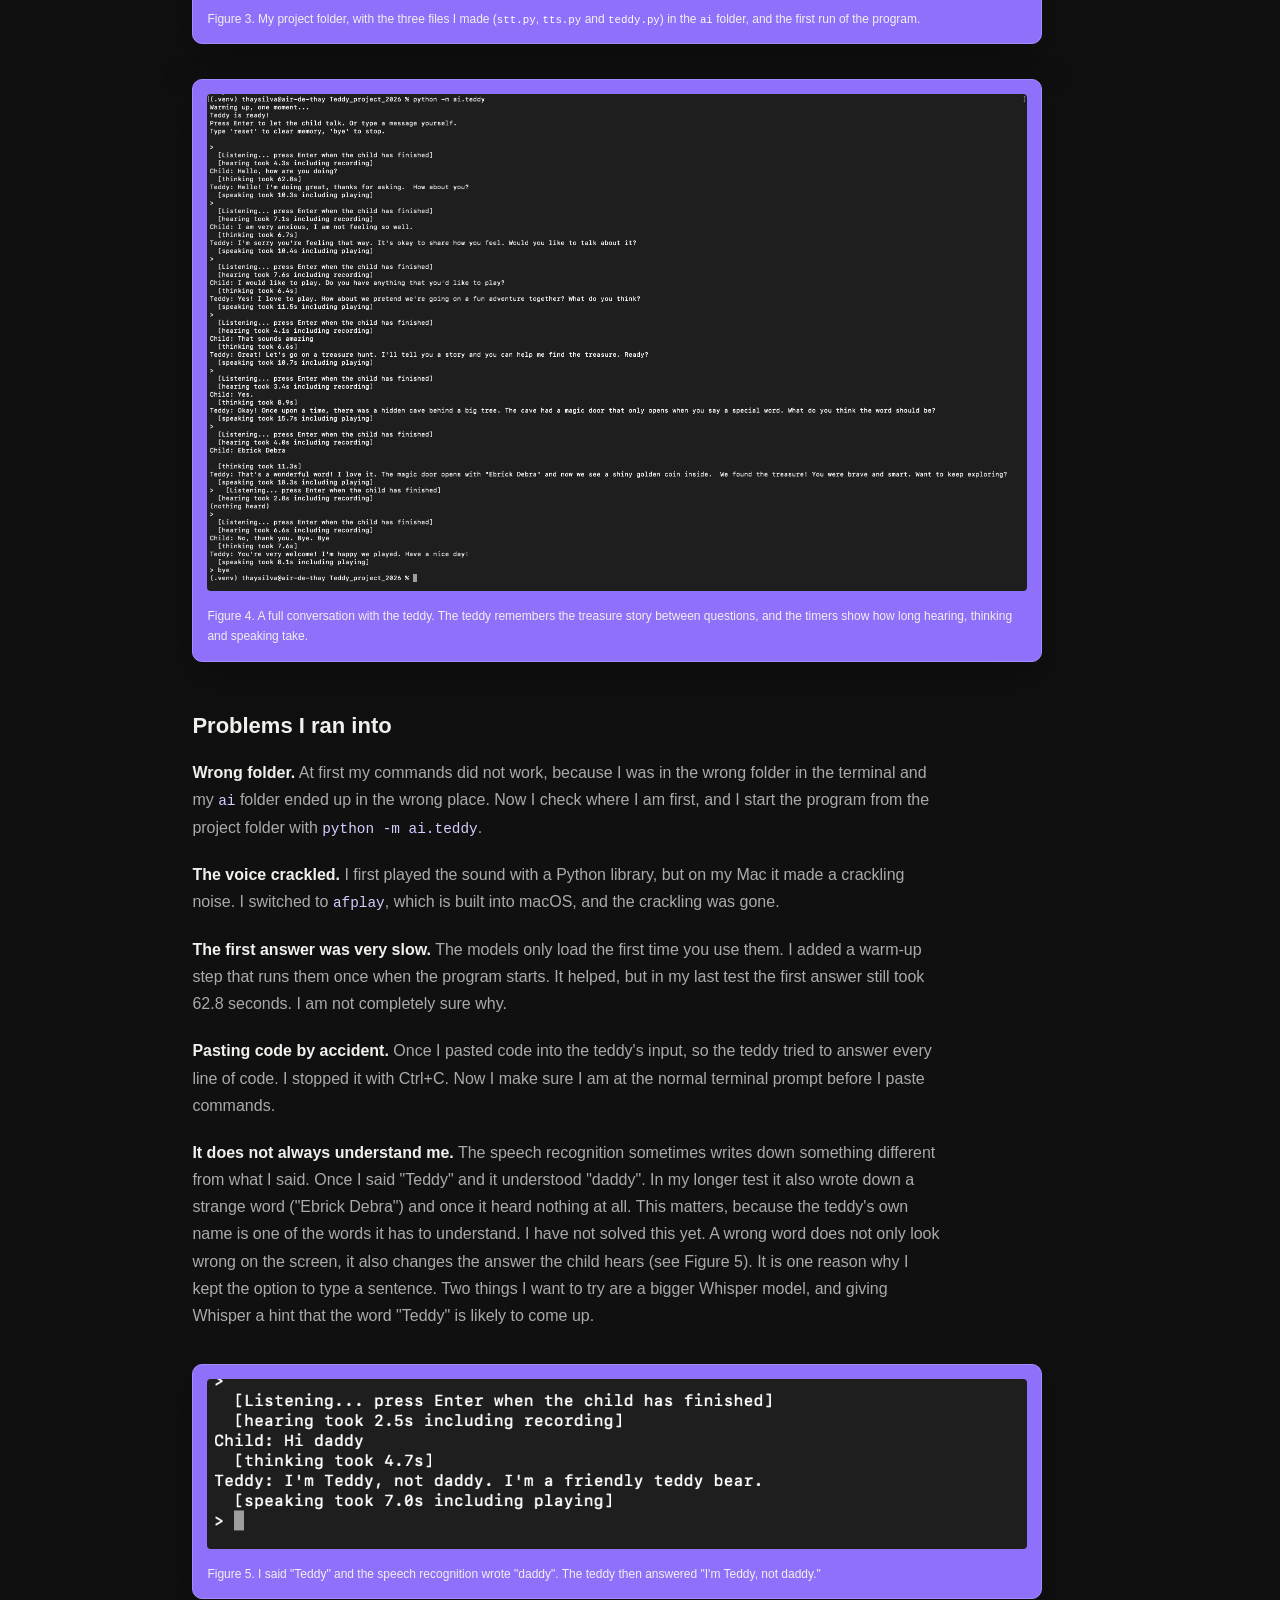
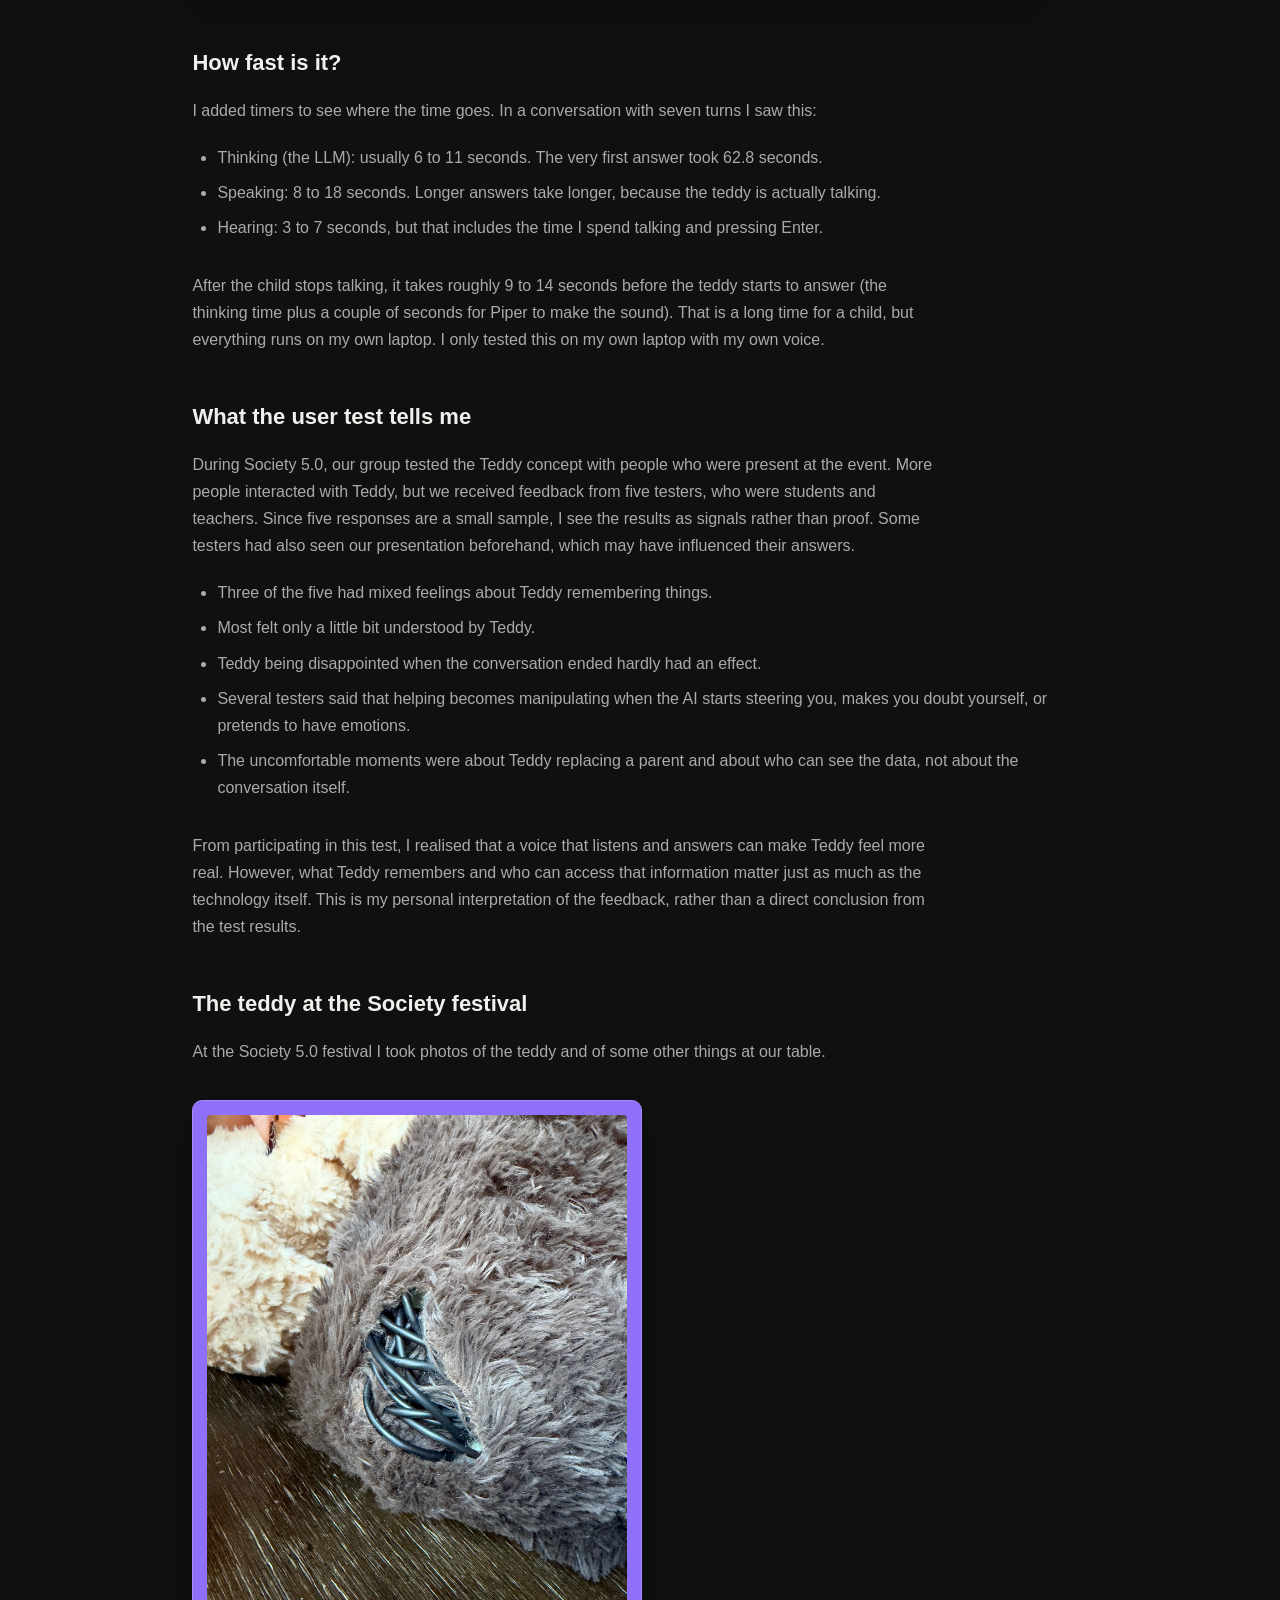
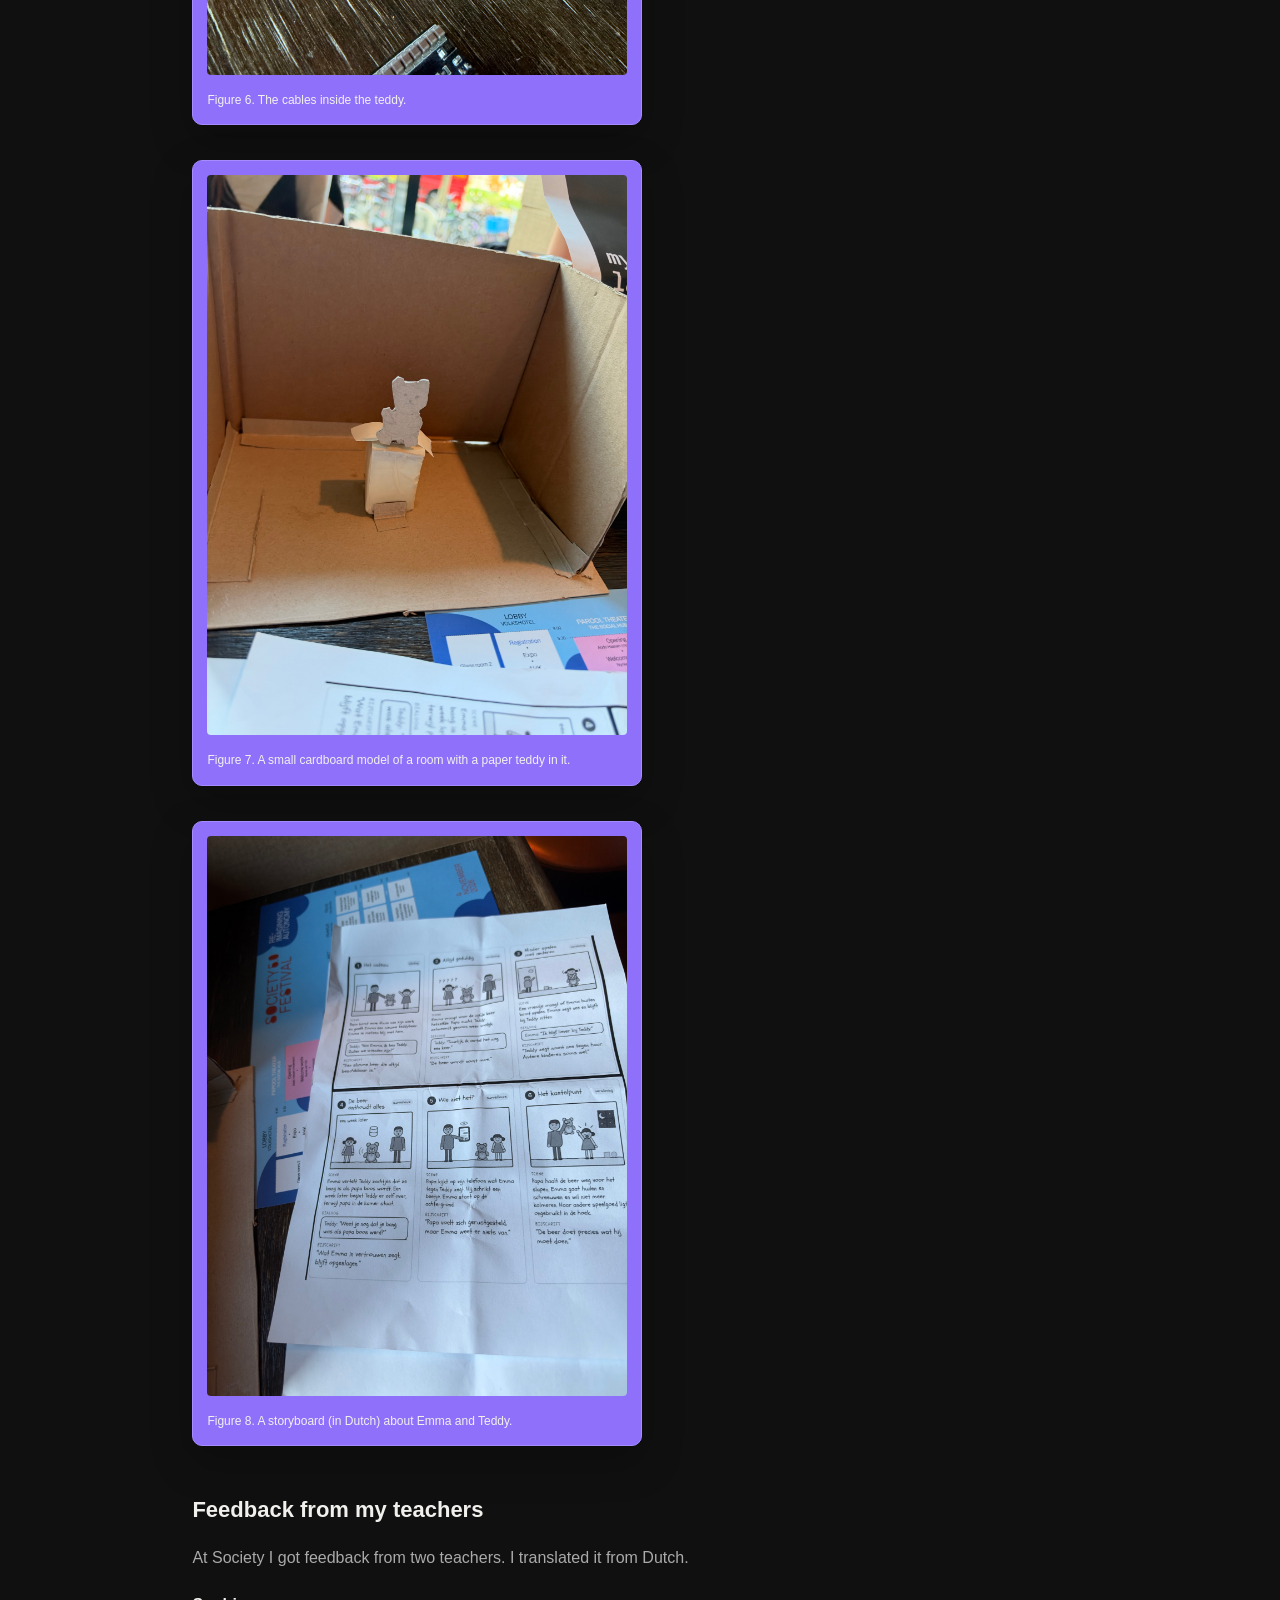
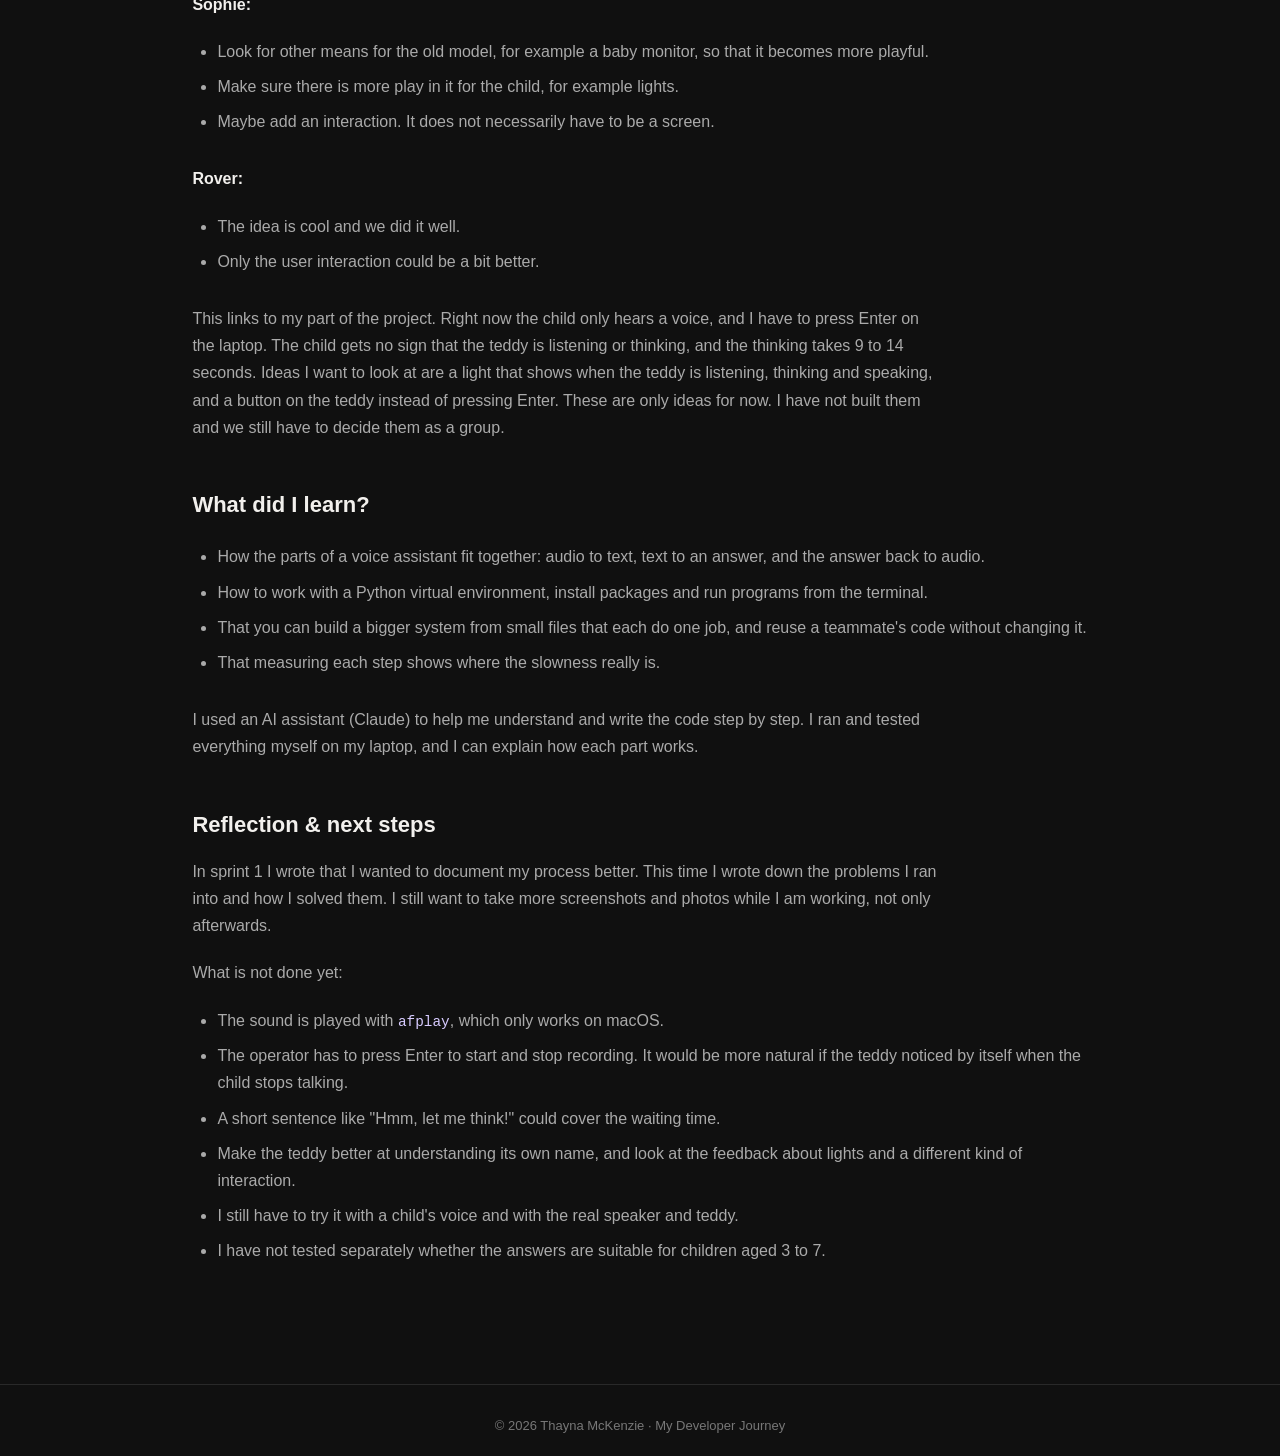
==== commit 09c20716: "Update tester result" ====
--- a/devlog.html
+++ b/devlog.html
@@ -541,15 +541,18 @@
                 on my own laptop with my own voice.
             </p>
 
-            <h3>What the user test tells me</h3>
-
-            <p>
-                In Society 5.0 our group tested the Teddy concept
-                with five people. Five is very few, so the answers
-                are signals and not proof. The testers were probably
-                adults or teenagers and not children, and they seemed
-                to know Teddy from our presentation, which can
-                influence their answers.
+            
+        <h3>What the user test tells me</h3>
+
+            <p>
+                During Society 5.0, our group tested the Teddy concept
+                with people who were present at the event. More people
+                interacted with Teddy, but we received feedback from
+                five testers, who were students and teachers. Since
+                five responses are a small sample, I see the results
+                as signals rather than proof. Some testers had also
+                seen our presentation beforehand, which may have
+                influenced their answers.
             </p>
 
             <ul class="devlog-list">
@@ -561,12 +564,14 @@
             </ul>
 
             <p>
-                For my part, this makes me think that a voice that
-                listens and answers makes Teddy feel more real, and
-                that what Teddy remembers and who can see it matters
-                as much as the technology. This is my own idea and
-                not a result from the data.
-            </p>
+                From participating in this test, I realised that a voice
+                that listens and answers can make Teddy feel more real.
+                However, what Teddy remembers and who can access that
+                information matter just as much as the technology itself.
+                This is my personal interpretation of the feedback,
+                rather than a direct conclusion from the test results.
+            </p>
+
 
             <h3>The teddy at the Society festival</h3>
 
@@ -694,4 +699,4 @@
 
 </body>
 
-</html>+</html>
